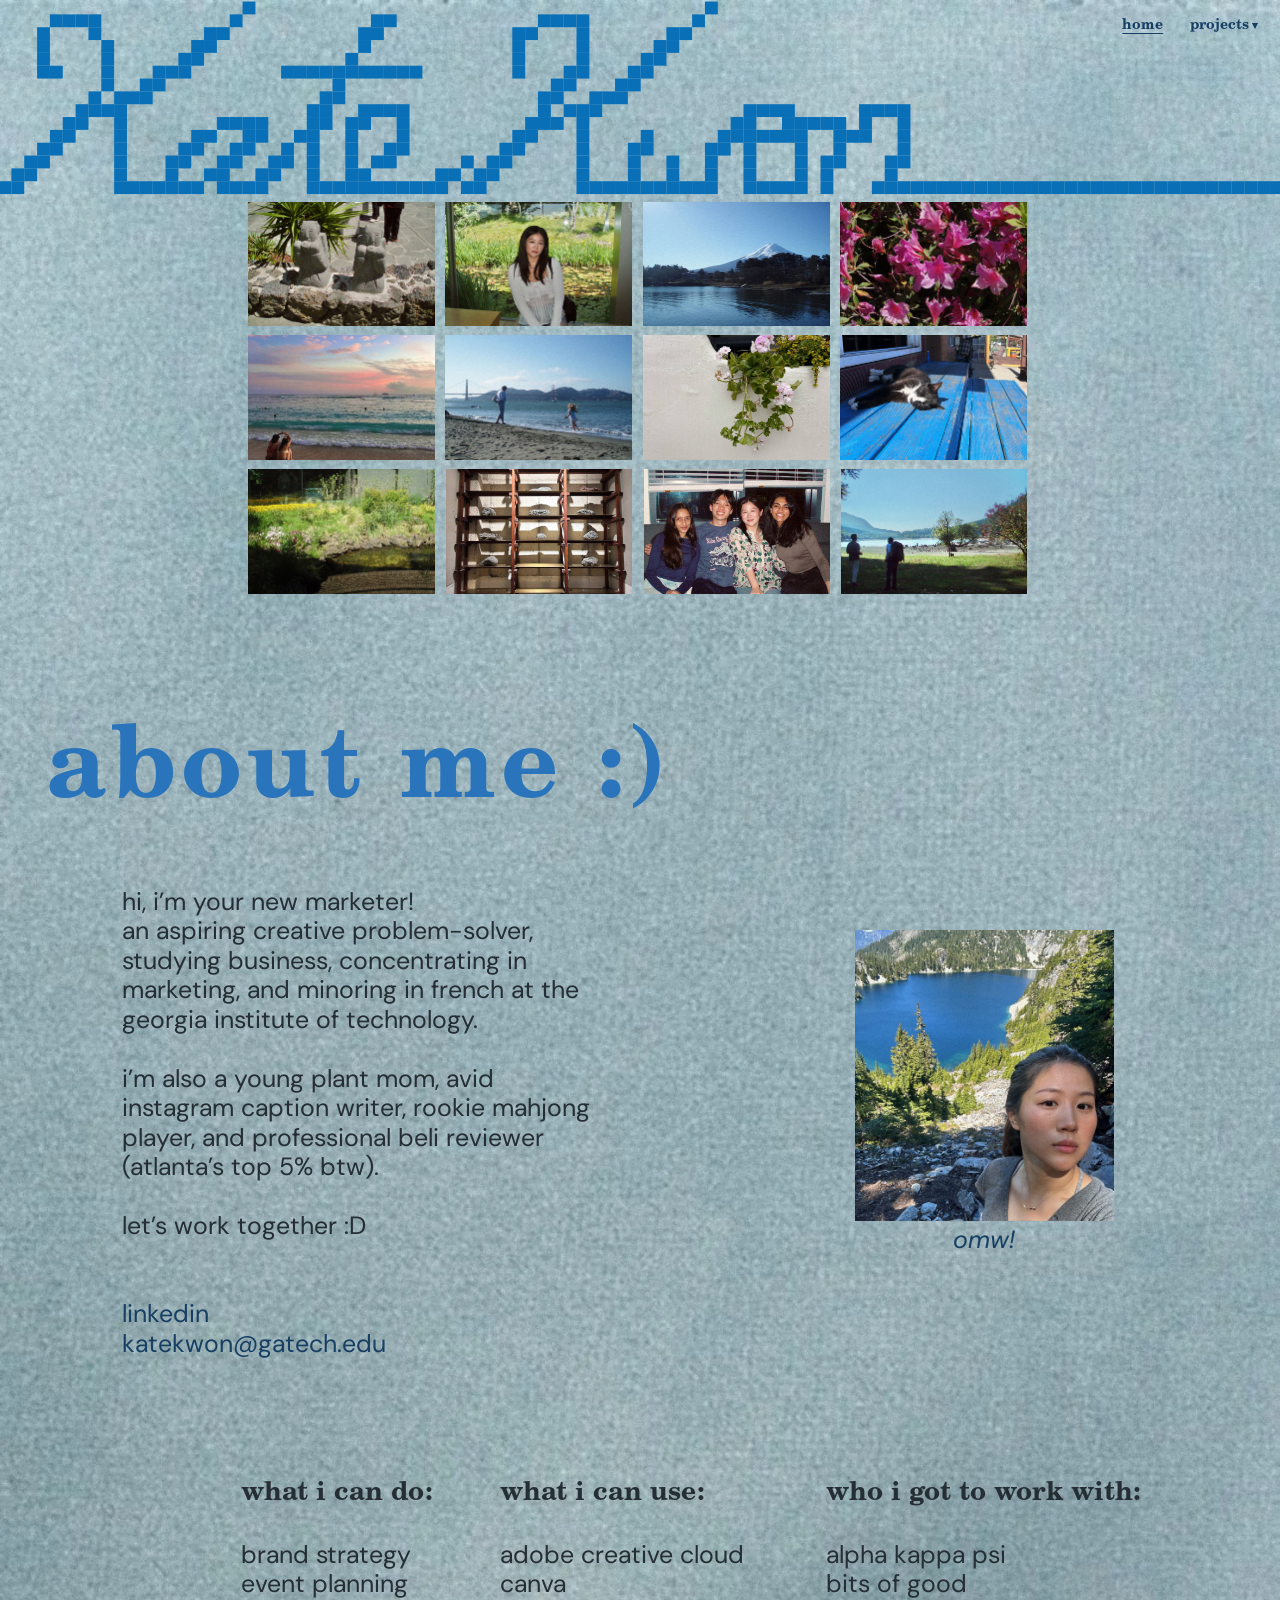
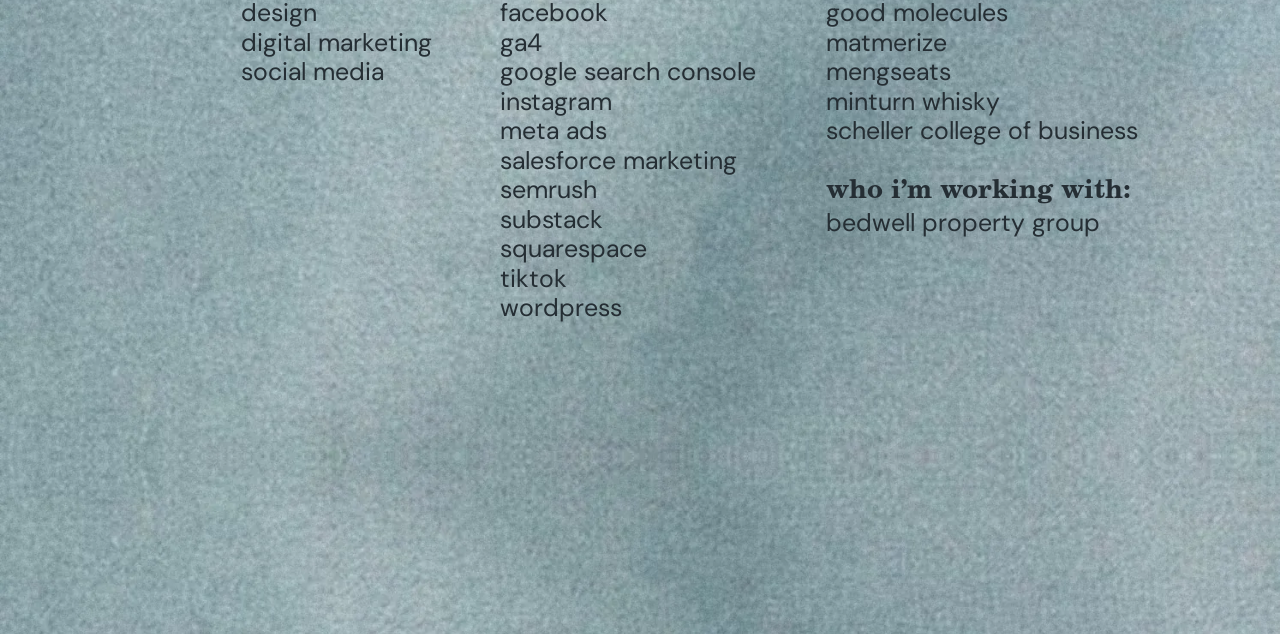
==== index.html @ 028de99d "Velvet background, seamless and scrolling with the page Enhanced the velvet photo (de-blocked, 3x up" ====
<!doctype html>
<html lang="en">
<head>
  <meta charset="utf-8">
  <meta name="viewport" content="width=device-width, initial-scale=1">
  <title>Kate Kwon</title>
  <meta name="description" content="kate kwon: an aspiring creative problem-solver, studying business, concentrating in marketing, and minoring in french at the georgia institute of technology.">
  <link rel="preconnect" href="https://fonts.googleapis.com">
  <link rel="preconnect" href="https://fonts.gstatic.com" crossorigin>
  <link rel="stylesheet" href="https://fonts.googleapis.com/css2?family=DM+Sans:ital,opsz,wght@0,9..40,300;0,9..40,400;1,9..40,400&display=swap">
  <link rel="stylesheet" href="css/style.css">
  <script>document.documentElement.classList.add("reveal")</script>
</head>
<body>
<a class="skip-link" href="#main">skip to content</a>

<nav class="site-nav" aria-label="Site">
  <button class="nav-toggle" type="button" aria-expanded="false" aria-controls="nav-list">menu</button>
  <ul id="nav-list">
    <li><a href="index.html" aria-current="page">home</a></li>
    <li class="has-menu">
      <button class="menu-btn" type="button" aria-expanded="false" aria-controls="projects-menu">projects</button>
      <ul id="projects-menu" class="submenu">
        <li><a href="projects.html#alpha-kappa-psi">alpha kappa psi</a></li>
        <li><a href="projects.html#bits-of-good">bits of good</a></li>
        <li><a href="projects.html#good-molecules">good molecules</a></li>
        <li><a href="projects.html#matmerize">matmerize</a></li>
        <li><a href="projects.html#mengseats">mengseats</a></li>
        <li><a href="projects.html#minturn-whisky">minturn whisky</a></li>
        <li><a href="projects.html#scheller-college-of-business">scheller college of business</a></li>
      </ul>
    </li>
  </ul>
</nav>

<main id="main">

<!-- ============ 1. home ============ -->
<section id="home">

  <div class="page page-hero">
    <div class="board" style="--h:768">
      <!-- Name_web.svg: Canva frame 1367.5x752.4, imageBox 1438.5x1025.2 at (-24.8,-20.8) -->
      <div class="el img hero-bg" style="--x:0;--y:0;--w:1367.5;--h:752.4">
        <img src="assets/name-web.svg" alt="Kate Kwon" style="--ix:-24.8;--iy:-20.8;--iw:1438.5;--ih:1025.2">
      </div>
      <div class="m-grid">
        <div class="el img" style="--x:264.8;--y:215.2;--w:199.6;--h:133.1"><img src="assets/img/home-01.jpg" alt="" loading="lazy" style="--iy:-8.3;--ih:149.7"></div>
        <div class="el img" style="--x:475.3;--y:215.2;--w:199.6;--h:133.1"><img src="assets/img/home-02.jpg" alt="" loading="lazy" style="--iy:-8.3;--ih:149.6"></div>
        <div class="el img" style="--x:685.9;--y:215.2;--w:199.6;--h:133.1"><img src="assets/img/home-03.jpg" alt="" loading="lazy" style="--iy:-13.3;--ih:159.7"></div>
        <div class="el img" style="--x:896.5;--y:215.2;--w:199.6;--h:133.1"><img src="assets/img/home-04.jpg" alt="" loading="lazy" style="--iy:-8.3;--ih:149.7"></div>
        <div class="el img" style="--x:264.8;--y:358.0;--w:199.2;--h:132.8"><img src="assets/img/home-05.jpg" alt="" loading="lazy" style="--iy:-8.3;--ih:149.3"></div>
        <div class="el img" style="--x:475.3;--y:358.0;--w:199.6;--h:133.1"><img src="assets/img/home-06.jpg" alt="" loading="lazy" style="--iy:-8.3;--ih:149.7"></div>
        <div class="el img" style="--x:685.9;--y:358.0;--w:199.6;--h:133.1"><img src="assets/img/home-07.jpg" alt="" loading="lazy" style="--iy:-8.3;--ih:149.7"></div>
        <div class="el img" style="--x:896.5;--y:358.0;--w:199.6;--h:133.1"><img src="assets/img/home-08.jpg" alt="" loading="lazy" style="--iy:-8.2;--ih:149.5"></div>
        <div class="el img" style="--x:264.8;--y:501.0;--w:199.2;--h:132.8"><img src="assets/img/home-09.jpg" alt="" loading="lazy" style="--iy:-8.2;--ih:149.2"></div>
        <div class="el img" style="--x:475.7;--y:501.0;--w:199.2;--h:132.8"><img src="assets/img/home-10.jpg" alt="" loading="lazy" style="--iy:-8.3;--ih:149.4"></div>
        <div class="el img" style="--x:686.9;--y:501.0;--w:198.6;--h:132.4"><img src="assets/img/home-11.jpg" alt="" loading="lazy" style="--ix:-20.2;--iy:-13.6;--iw:233.5;--ih:171.4"></div>
        <div class="el img" style="--x:897.5;--y:501.0;--w:198.6;--h:132.4"><img src="assets/img/home-12.jpg" alt="" loading="lazy" style="--iy:-8.3;--ih:148.9"></div>
      </div>
    </div>
  </div>

  <div class="page">
    <div class="board" style="--h:1616">
      <h1 class="el display" style="--x:49.2;--y:13.1;--w:1000">about me :)</h1>
      <p class="el t" style="--x:129.8;--y:178;--w:501.7">hi, i’m your new marketer!
an aspiring creative problem-solver,  studying business, concentrating in marketing, and minoring in french at the georgia institute of technology.

i’m also a young plant mom, avid instagram caption writer, rookie mahjong player, and professional beli reviewer (atlanta’s top 5% btw).

let’s work together :D


<a href="https://www.linkedin.com/in/kate-y-kwon" target="_blank" rel="noopener">linkedin</a>
<span style="color:var(--link)">katekwon@gatech.edu</span></p>
      <div class="el img m-center" style="--x:912.4;--y:224.5;--w:276.3;--h:309.8"><img src="assets/img/about-portrait.jpg" alt="Kate on a hike above an alpine lake" style="--ih:345.4"></div>
      <p class="el t caption" style="--x:1013.6;--y:539.3;--w:74">omw!</p>
      <p class="el t" style="--x:257.2;--y:808;--w:276.8"><span class="box-title">what i can do:</span>

brand strategy
event planning
design
digital marketing
social media</p>
      <p class="el t" style="--x:534.1;--y:808;--w:347.7"><span class="box-title">what i can use:</span>

adobe creative cloud
canva
facebook
ga4
google search console
instagram
meta ads
salesforce marketing
semrush
substack
squarespace
tiktok
wordpress</p>
      <p class="el t" style="--x:881.7;--y:808;--w:347.7"><span class="box-title">who i got to work with:</span>

<a href="projects.html#alpha-kappa-psi" class="quiet-link">alpha kappa psi</a>
<a href="projects.html#bits-of-good" class="quiet-link">bits of good</a>
<a href="projects.html#good-molecules" class="quiet-link">good molecules</a>
<a href="projects.html#matmerize" class="quiet-link">matmerize</a>
<a href="projects.html#mengseats" class="quiet-link">mengseats</a>
<a href="projects.html#minturn-whisky" class="quiet-link">minturn whisky</a>
<a href="projects.html#scheller-college-of-business" class="quiet-link">scheller college of business</a>

<span class="box-title">who i’m working with:</span>
bedwell property group</p>
    </div>
  </div>
</section>

</main>

<script src="js/main.js"></script>
</body>
</html>
---- css/style.css ----
/*
  Layout model: every Canva page is a 1366px-wide artboard. Elements carry their
  Canva geometry as unitless custom properties (--x, --y, --w, --h) and are
  scaled to the viewport with --u (one Canva pixel). Below 760px the artboard is
  dropped and elements flow in source order (see "Mobile" at the bottom).
*/

:root {
  --blue: #2974ba;
  --ink: #252e34;
  --card-fill: #edeced;
  --line: max(1px, calc(100vw / 1366));  /* hairline borders: 1 Canva px */
  --bg: #98b0b7;          /* velvet's average tone, for solid panels (menu) */
  --link: #163f63;        /* small blue text on the velvet (4.8:1); titles keep --blue */
  --font: "DM Sans", system-ui, -apple-system, "Segoe UI", sans-serif;
}

* { box-sizing: border-box; }

html { scroll-behavior: smooth; }

/* Velvet background (assets/velvet.webp): the photo plus its mirror image, so it
   repeats down the page without a seam. It scrolls with the page. */
body {
  margin: 0;
  background: var(--bg) url("../assets/velvet.webp") top center / 100% auto repeat-y;
  color: var(--ink);
  font-family: var(--font);
  -webkit-font-smoothing: antialiased;
}

a { color: var(--link); text-decoration: none; }

/* Highlighter yellow behind hovered links and selected text. */
a:hover { background: #e5ef4b; }
::selection { background: #e5ef4b; color: var(--ink); }

:focus-visible { outline: 2px solid var(--link); outline-offset: 3px; border-radius: 2px; }

.skip-link {
  position: absolute;
  left: 16px;
  top: -100px;
  z-index: 20;
  padding: 8px 14px;
  background: var(--bg);
  border: 1px solid var(--ink);
  border-radius: 999px;
}
.skip-link:focus { top: 12px; outline: none; }

/* ---------- Navigation ---------- */

.site-nav {
  position: fixed;
  inset: 0 0 auto 0;
  z-index: 10;
  container-type: inline-size;
  pointer-events: none;
}

.site-nav ul { margin: 0; padding: 0; list-style: none; }

#nav-list {
  --u: calc(100cqw / 1366);
  display: flex;
  justify-content: flex-end;
  gap: calc(28 * var(--u));
  padding: calc(14 * var(--u)) calc(24 * var(--u)) 0 0;
  pointer-events: auto;
}

.site-nav a,
.menu-btn {
  font: inherit;
  font-size: max(11px, calc(15 * var(--u)));
  color: var(--link);
  white-space: nowrap;
}

.menu-btn {
  padding: 0;
  border: 0;
  background: none;
  cursor: pointer;
}

.menu-btn::after { content: " ▾"; font-size: 0.8em; }

/* Current page (and "projects" while on a project page) is underlined. */
.site-nav [aria-current] {
  text-decoration: underline;
  text-decoration-thickness: max(1px, calc(1.5 * var(--u)));
  text-underline-offset: 0.3em;
}

/* "projects" dropdown */
.has-menu { position: relative; }

.site-nav .submenu {
  position: absolute;
  top: 100%;
  right: 0;
  min-width: max-content;
  visibility: hidden;
  opacity: 0;
  transform: translateY(calc(-6 * var(--u)));
  transition: opacity 140ms ease-out, transform 140ms ease-out, visibility 0s 140ms;
  margin-top: calc(8 * var(--u));
  padding: calc(10 * var(--u)) calc(16 * var(--u));
  background: var(--bg);
  border: var(--line) solid var(--ink);
  border-radius: calc(16 * var(--u));
  text-align: right;
}

/* Invisible bridge so the menu stays open while the pointer moves down to it. */
.submenu::before { content: ""; position: absolute; inset: calc(-10 * var(--u)) 0 100% 0; }

.submenu a { display: block; line-height: 1.9; }

.has-menu:hover .submenu,
.has-menu:focus-within .submenu,
.has-menu.open .submenu {
  visibility: visible;
  opacity: 1;
  transform: none;
  transition-delay: 0s;
}

@media (prefers-reduced-motion: reduce) {
  html { scroll-behavior: auto; }
  .site-nav .submenu, .project-index a { transition: none; }
  html.reveal .el { opacity: 1; transform: none; transition: none; }
}

.nav-toggle { display: none; }

/* Light-gray list of projects fixed on the right of the projects page;
   the project in view is blue. */
.project-index {
  --u: calc(100vw / 1366);
  position: fixed;
  top: 50%;
  right: calc(18 * var(--u));
  z-index: 5;
  transform: translateY(-50%);
}

.project-index ul {
  display: flex;
  flex-direction: column;
  gap: calc(10 * var(--u));
  max-width: calc(112 * var(--u));
  margin: 0;
  padding: 0;
  list-style: none;
  text-align: right;
}

.project-index a {
  display: block;
  font-size: max(11px, calc(13 * var(--u)));
  line-height: 1.25;
  color: rgba(37, 46, 52, 0.6);  /* ink at 60%: readable on the velvet, still quieter */
  transition: color 200ms ease-out;
}

.project-index a:hover { color: var(--ink); text-decoration: none; }
.project-index a[aria-current] { color: var(--link); }

/* Stitched project titles: cross-stitch cursive squares, built by tools/build_titles.py. */
.visually-hidden {
  position: absolute;
  width: 1px;
  height: 1px;
  overflow: hidden;
  clip-path: inset(50%);
  white-space: nowrap;
}

.stitch-line {
  height: calc(var(--h) * var(--u));
  overflow: visible;
  fill: rgb(9, 112, 184);
}
.stitch-narrow { display: none; }

.reveal .el.stitch-line { opacity: 1; transform: none; }
/* Project names in the home page list keep the body text style. */
.quiet-link { color: inherit; }

/* Elements fade up as they scroll into view (class set in <head> so nothing flashes). */
.reveal .el {
  opacity: 0;
  transform: translateY(16px);
  transition: opacity 600ms ease-out, transform 600ms ease-out;
}

.reveal .el.in { opacity: 1; transform: none; }

/* ---------- Artboard ---------- */

.page {
  container-type: inline-size;
  scroll-margin-top: 0;
}

.board {
  --u: calc(100cqw / 1366);
  position: relative;
  width: 100%;
  height: calc(var(--h) * var(--u));
  overflow: hidden;
}

.el {
  position: absolute;
  left: calc(var(--x) * var(--u));
  top: calc(var(--y) * var(--u));
  width: calc(var(--w) * var(--u));
  margin: 0;
}

/* ---------- Text ---------- */

.t {
  font-size: calc(26.667 * var(--u));
  line-height: 1.18;
  white-space: pre-line;
  overflow-wrap: break-word;
}

.t em, .card em { font-style: italic; }

.display {
  font-size: calc(106.666 * var(--u));
  line-height: 0.83;
  letter-spacing: 0.045em;
  color: var(--blue);
  font-weight: normal;
}

.title {
  font-size: calc(26.667 * var(--u));
  line-height: 1.11;
  color: var(--blue);
  text-align: center;
  font-weight: normal;
}

/* Headings: box titles ("background:", "my impact:", "what i can do:" …) and the
   project titles under each cover. Century Schoolbook Bold where installed,
   otherwise C059 Bold, a free metric-compatible clone served with the site. */
@font-face {
  font-family: "Schoolbook";
  font-weight: 700;
  font-display: swap;
  src: local("Century Schoolbook Bold"), local("CenturySchoolbook-Bold"),
       url("../assets/fonts/C059-Bold.woff2") format("woff2");
}

.box-title,
.title,
.display,
.site-nav a,
.menu-btn {
  font-family: "Schoolbook", "Century Schoolbook", Georgia, serif;
  font-weight: 700;
}

.box-title { font-size: 1.05em; }

/* Projects page type, sized like Somi's case studies (px at a 1366-wide window):
   16 card text, 20 card labels / sublines / stat lines, 30 headings, 50 statements. */
.project .t, .project .card { font-size: calc(16 * var(--u)); line-height: 1.25; }
.project .box-title { font-size: 1.25em; }
.project .card p { margin: 0; }

/* Case-study patterns (after somi.framer.website):
   - .trio: three cards in a row, label centred over left-aligned text
   - .arrow: thin downward arrow from a problem to its insight
   - .kicker: small centred label above a statement; .pull: very large centred statement
   - .pull-note: centred lead-in line; .lede + .subline: left-aligned heading and its subline
   - .stat-line: the key line inside a card, a step larger than its text */
.trio .box-title { display: block; text-align: center; }

.arrow {
  height: calc(var(--h) * var(--u));
  color: var(--ink);
  overflow: visible;
}

.project .kicker, .project .pull-note, .project .subline {
  font-size: calc(20 * var(--u));
  font-weight: 300;
  white-space: normal;
}
.kicker, .pull-note { text-align: center; }

.project .pull {
  font-size: calc(50 * var(--u));
  line-height: 1.2;
  text-align: center;
  white-space: normal;
}

.project .lede { font-size: calc(30 * var(--u)); line-height: 1.2; white-space: normal; }

.stat-line { font-size: 1.25em; line-height: 1.2; }

/* A text card beside tall images keeps its text at the bottom, as on Somi's Instagram card. */
.card.beside { display: flex; align-items: flex-end; }

/* Arrow with a label set into its stem ("the execution"). */
.arrow.labeled {
  display: flex;
  flex-direction: column;
  align-items: center;
  height: calc(var(--h) * var(--u));
}
.arrow.labeled .stem { flex: 1; width: var(--line); background: currentColor; }
.arrow.labeled .label {
  padding: calc(10 * var(--u)) 0;
  font-size: calc(20 * var(--u));
  font-weight: 300;
  white-space: nowrap;
}
.arrow.labeled svg { width: calc(19 * var(--u)); height: calc(50 * var(--u)); overflow: visible; }

/* Slide carousels: a strip of small slides with one shown large in the middle.
   The strip slides so the active slide stays centred (--i, set by JS). */
.carousel {
  --big: calc(600 * var(--u));
  --small: calc(150 * var(--u));
  --gap: calc(14 * var(--u));
  height: calc(var(--h) * var(--u));
  overflow: hidden;
  -webkit-mask-image: linear-gradient(90deg, transparent, #000 8%, #000 92%, transparent);
  mask-image: linear-gradient(90deg, transparent, #000 8%, #000 92%, transparent);
}

.carousel .track {
  position: absolute;
  top: 0;
  left: 50%;
  height: calc(var(--big) * 9 / 16);
  display: flex;
  align-items: center;
  gap: var(--gap);
  transform: translateX(calc(-1 * (var(--i) * (var(--small) + var(--gap)) + var(--big) / 2)));
  transition: transform 600ms cubic-bezier(.2, .7, .2, 1);
}

.carousel .slide {
  position: relative;
  flex: none;
  width: var(--small);
  aspect-ratio: 16 / 9;
  padding: 0;
  border: 0;
  border-radius: calc(12 * var(--u));
  overflow: hidden;
  background: #f2f2f2;
  cursor: pointer;
  transition: width 600ms cubic-bezier(.2, .7, .2, 1), border-radius 600ms;
}
.carousel .slide::after {
  content: "";
  position: absolute;
  inset: 0;
  border: var(--line) solid var(--ink);
  border-radius: inherit;
  pointer-events: none;
}
.carousel .slide[aria-current="true"] { width: var(--big); border-radius: calc(36 * var(--u)); cursor: default; }
.carousel .slide img { width: 100%; height: 100%; object-fit: cover; display: block; }

.carousel .controls {
  position: absolute;
  left: 0;
  right: 0;
  bottom: 0;
  display: flex;
  justify-content: center;
  align-items: center;
  gap: calc(28 * var(--u));
  font-size: calc(16 * var(--u));
  font-variant-numeric: tabular-nums;
}
.carousel .controls button {
  padding: calc(8 * var(--u)) 0;
  border: 0;
  background: none;
  color: var(--ink);
  cursor: pointer;
}
.carousel .controls svg { display: block; width: calc(60 * var(--u)); height: calc(12 * var(--u)); overflow: visible; }
.carousel .controls button:hover { background: #e5ef4b; }

@media (prefers-reduced-motion: reduce) {
  .carousel .track, .carousel .slide { transition: none; }
}

/* Indented list inside a card. */
.indent { display: block; padding-left: 1.2em; }

/* Video in an image frame (minturn website screen recording). */
.img video {
  position: absolute;
  inset: 0;
  width: 100%;
  height: 100%;
  object-fit: cover;
  object-position: left center;  /* when cropped to match the card beside it, crop from the right */
}

/* "background" and "role" boxes, outlined like the cards below them. */
.box {
  height: calc(var(--h) * var(--u));
  padding: calc(32 * var(--u));
  border: var(--line) solid var(--ink);
  border-radius: calc(36 * var(--u));
}

.caption {
  color: var(--link);
  font-style: italic;
  text-align: center;
}

/* ---------- Images ---------- */

/* Frame = Canva rect; the <img> inside reproduces Canva's imageBox crop. */
.img {
  height: calc(var(--h) * var(--u));
  overflow: hidden;
  background: repeating-linear-gradient(45deg, #f2f2f2 0 10px, #e6e6e6 10px 20px);
}

.img img {
  position: absolute;
  display: block;
  max-width: none;
  left: calc(var(--ix, 0) / var(--w) * 100%);
  top: calc(var(--iy, 0) / var(--h) * 100%);
  width: calc(var(--iw, var(--w)) / var(--w) * 100%);
  height: calc(var(--ih, var(--h)) / var(--h) * 100%);
}

.img.hero-bg { background: none; }

/* Project-page images sit in rounded frames (36px, as in the Canva SVG exports)
   with the same hairline ink border as the other outlines. Cover images stay square. */
.project .img:not(.cover):not(.svg) { border-radius: calc(36 * var(--u)); }
.project .img:not(.cover):not(.svg)::after {
  content: "";
  position: absolute;
  inset: 0;
  border: var(--line) solid var(--ink);
  border-radius: inherit;
  pointer-events: none;
}

/* SVG exports from Canva already include their own crop, corners and stroke. */
.img.svg { background: none; border-radius: 0 !important; }

/* matmerize's SVG exports have no stroke of their own, so draw the ink rim here. */
#matmerize .img.svg::after {
  content: "";
  position: absolute;
  inset: 0;
  border: var(--line) solid var(--ink);
  border-radius: calc(36 * var(--u));
  pointer-events: none;
}

/* Rounded outline drawn around a group of images. */
.outline {
  height: calc(var(--h) * var(--u));
  border: var(--line) solid var(--ink);
  border-radius: calc(var(--r, 36) * var(--u));
  pointer-events: none;
}

/* ---------- Cards ---------- */

.card {
  height: calc(var(--h) * var(--u));
  padding: calc(32 * var(--u));
  border: var(--line) solid var(--ink);
  border-radius: calc(36 * var(--u));
  font-size: calc(26.667 * var(--u));
  line-height: 1;
  white-space: pre-line;
}


/* ---------- Mobile ---------- */

@media (max-width: 760px) {
  .site-nav { position: sticky; top: 0; background: rgba(152, 176, 183, 0.94); -webkit-backdrop-filter: blur(6px); backdrop-filter: blur(6px); container-type: normal; }
  .nav-toggle {
    display: block;
    margin-left: auto;
    padding: 12px 16px;
    border: 0;
    background: none;
    color: var(--link);
    font: inherit;
    font-size: 15px;
    pointer-events: auto;
  }
  #nav-list {
    display: none;
    flex-direction: column;
    gap: 0;
    padding: 0 16px 12px;
    text-align: right;
  }
  .site-nav.open #nav-list { display: flex; }
  .site-nav a, .menu-btn { font-size: 16px; line-height: 2.2; }
  .menu-btn::after { content: ""; }
  /* Inside the mobile menu the project list is always shown, indented under "projects". */
  .project-index { display: none; }
  /* Phones: one wrapped title, pulled up so it overlaps the bottom of the cover. */
  .stitch-wide { display: none; }
  .el.stitch-narrow {
    display: block;
    width: min(100%, calc(var(--w) * 0.75px));
    height: auto;
    margin-top: -28px;
    position: relative;
    z-index: 1;
  }
  .title.stitch { margin: 0; }
  section.project { scroll-margin-top: 48px; }

  .site-nav .submenu {
    position: static;
    visibility: visible;
    opacity: 1;
    transform: none;
    margin: 0;
    padding: 0 12px 0 0;
    border: 0;
  }
  .submenu a { line-height: 2; font-size: 15px; }

  .board {
    --u: 1px;
    height: auto;
    display: flex;
    flex-direction: column;
    gap: 20px;
    padding: 24px 16px 56px;
    overflow: visible;
  }

  .el { position: relative; left: auto; top: auto; width: 100%; }

  .t, .card, .title { font-size: 17px; }
  .project .t, .project .card { font-size: 15px; }
  .project .kicker, .project .pull-note, .project .subline { font-size: 17px; }
  .project .lede { font-size: 22px; }
  .project .pull { font-size: 26px; }
  .el.arrow { width: 19px; height: 64px; align-self: center; }
  .el.arrow.labeled { width: auto; height: 130px; }
  .arrow.labeled .label { font-size: 17px; }
  .arrow.labeled svg { width: 19px; height: 40px; }
  .el.carousel { --big: 78vw; --small: 20vw; --gap: 8px; height: calc(78vw * 9 / 16 + 56px); }
  .carousel .controls { font-size: 15px; }
  .carousel .slide { border-radius: 8px; }
  .carousel .slide[aria-current="true"] { border-radius: 18px; }
  .carousel .controls svg { width: 44px; height: 12px; }
  .display { font-size: 52px; }

  .img, .outline { height: auto; aspect-ratio: var(--w) / var(--h); }
  .project .img::after, .outline, .card, .box { border-width: 1px; }

  .card, .box { height: auto; padding: 22px; border-radius: 24px; }
  .card { line-height: 1.15; }

  .outline { display: none; }

  /* Rows of small images become a two-column grid. */
  .m-grid { display: grid; grid-template-columns: repeat(2, 1fr); gap: 10px; }
  .m-grid > .el { width: 100%; }

  .m-center { align-self: center; width: min(100%, 320px); }

  /* Home hero: signature stays full width, photo grid below it. */
  .page-hero .board { padding: 0 0 24px; gap: 0; }
  /* Crop the frame to the signature band (~215 Canva px tall) and keep the SVG's own aspect. */
  .page-hero .hero-bg { aspect-ratio: 1367.5 / 215; }
  .page-hero .hero-bg img { height: auto; top: calc(-20.8 / 215 * 100%); }
  .page-hero .m-grid { padding: 0 16px; }
}
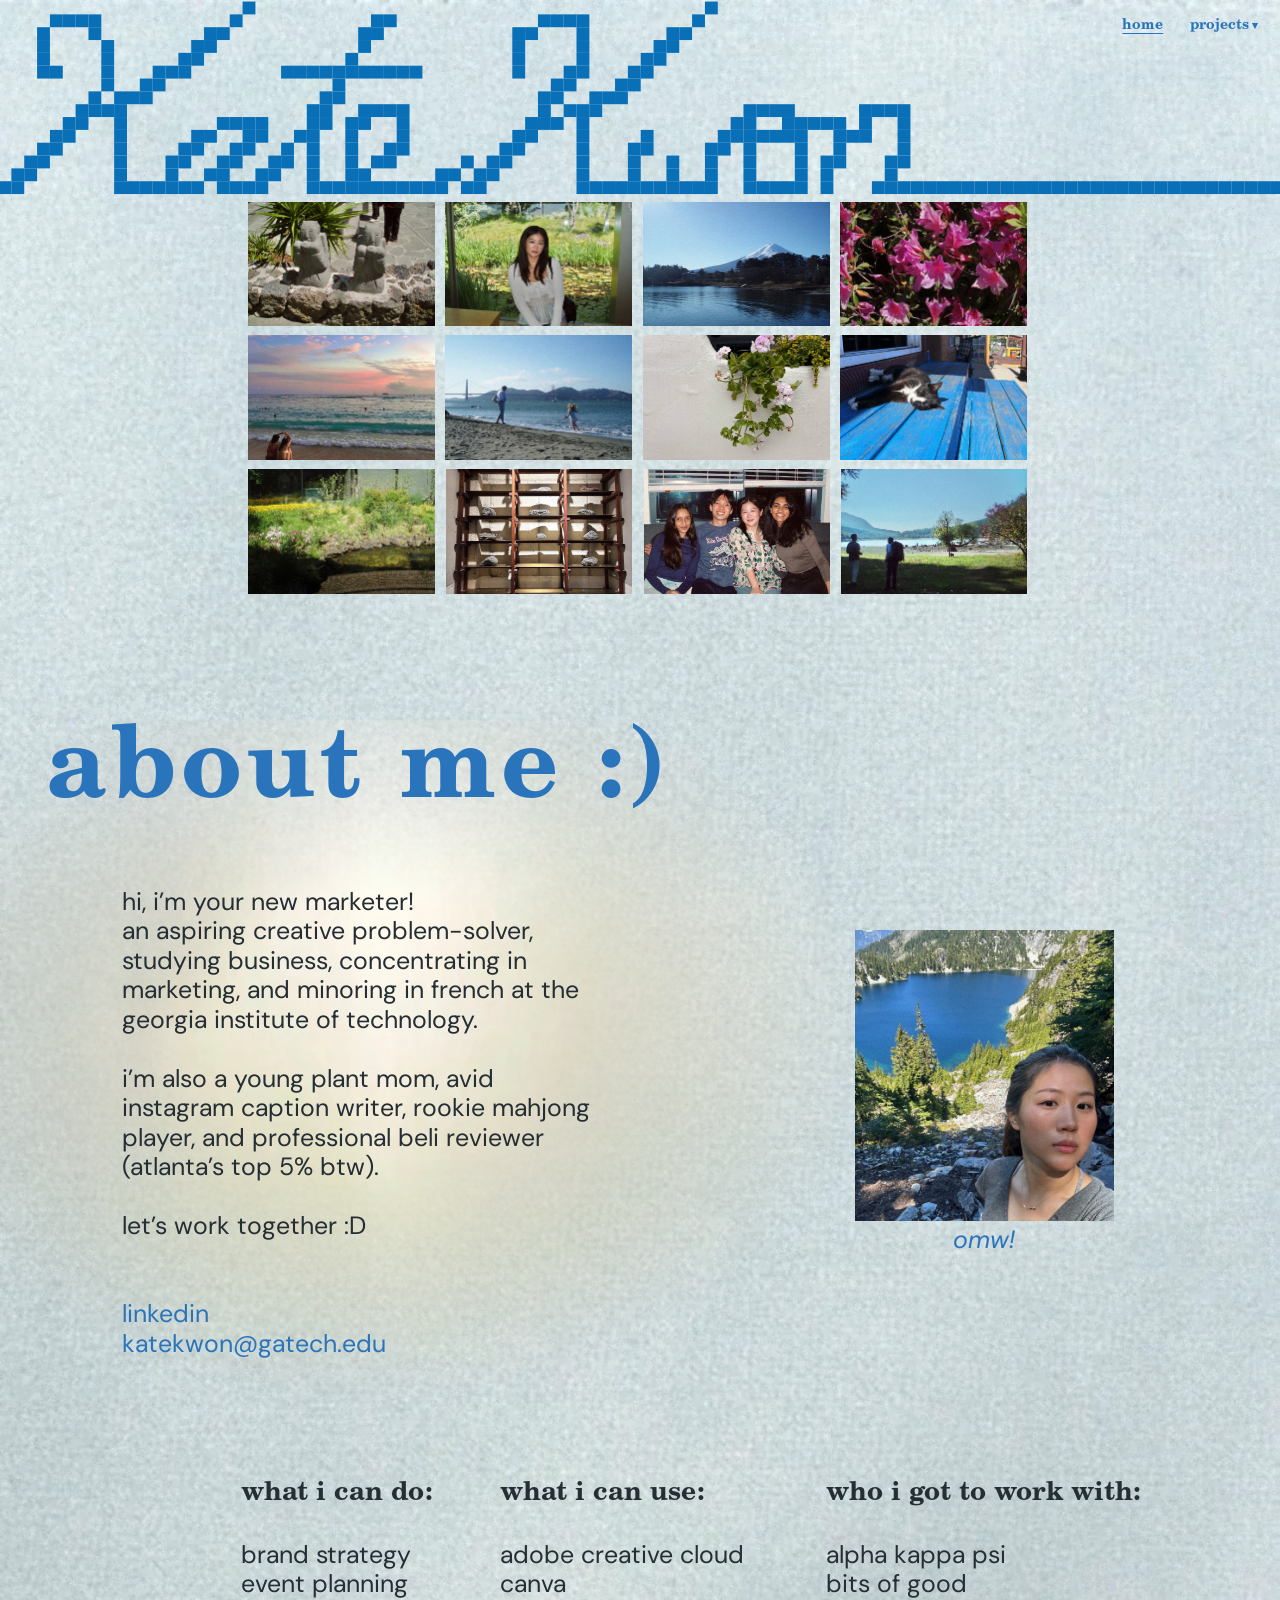
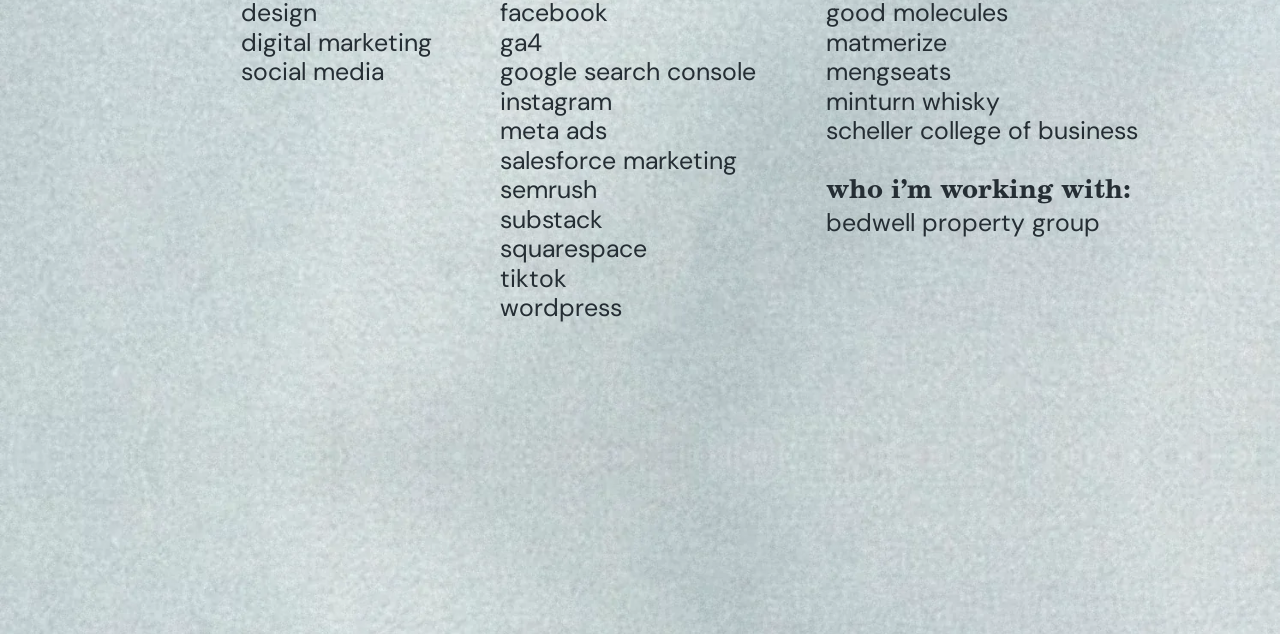
==== commit fa18efec: "Radial glow highlights; square carousel slides Restored the soft-light photo (de-blocked, 2x upscale" ====
--- a/index.html
+++ b/index.html
@@ -63,6 +63,7 @@
 
   <div class="page">
     <div class="board" style="--h:1616">
+      <div class="el glow" style="--x:-125;--y:-70;--w:1050;--h:800;--fy:30%" aria-hidden="true"></div>
       <h1 class="el display" style="--x:49.2;--y:13.1;--w:1000">about me :)</h1>
       <p class="el t" style="--x:129.8;--y:178;--w:501.7">hi, i’m your new marketer!
 an aspiring creative problem-solver,  studying business, concentrating in marketing, and minoring in french at the georgia institute of technology.
--- a/css/style.css
+++ b/css/style.css
@@ -10,8 +10,8 @@
   --ink: #252e34;
   --card-fill: #edeced;
   --line: max(1px, calc(100vw / 1366));  /* hairline borders: 1 Canva px */
-  --bg: #98b0b7;          /* velvet's average tone, for solid panels (menu) */
-  --link: #163f63;        /* small blue text on the velvet (4.8:1); titles keep --blue */
+  --bg: #d6dfe1;          /* velvet's average tone, for solid panels (menu) */
+  --link: var(--blue);
   --font: "DM Sans", system-ui, -apple-system, "Segoe UI", sans-serif;
 }
 
@@ -162,7 +162,7 @@
   display: block;
   font-size: max(11px, calc(13 * var(--u)));
   line-height: 1.25;
-  color: rgba(37, 46, 52, 0.6);  /* ink at 60%: readable on the velvet, still quieter */
+  color: #7b878d;
   transition: color 200ms ease-out;
 }
 
@@ -312,6 +312,17 @@
 /* A text card beside tall images keeps its text at the bottom, as on Somi's Instagram card. */
 .card.beside { display: flex; align-items: flex-end; }
 
+/* Glow highlights: the soft-light photo (assets/glow.webp) faded out radially behind
+   key moments. Each .glow sits right before the element it highlights. */
+.glow {
+  height: calc(var(--h) * var(--u));
+  z-index: -1;
+  pointer-events: none;
+  background: url("../assets/glow.webp") center var(--fy, 30%) / cover no-repeat;
+  -webkit-mask-image: radial-gradient(closest-side, #000 35%, rgba(0, 0, 0, 0.55) 62%, transparent 100%);
+  mask-image: radial-gradient(closest-side, #000 35%, rgba(0, 0, 0, 0.55) 62%, transparent 100%);
+}
+
 /* Arrow with a label set into its stem ("the execution"). */
 .arrow.labeled {
   display: flex;
@@ -359,11 +370,11 @@
   aspect-ratio: 16 / 9;
   padding: 0;
   border: 0;
-  border-radius: calc(12 * var(--u));
+  border-radius: 0;
   overflow: hidden;
   background: #f2f2f2;
   cursor: pointer;
-  transition: width 600ms cubic-bezier(.2, .7, .2, 1), border-radius 600ms;
+  transition: width 600ms cubic-bezier(.2, .7, .2, 1);
 }
 .carousel .slide::after {
   content: "";
@@ -373,7 +384,7 @@
   border-radius: inherit;
   pointer-events: none;
 }
-.carousel .slide[aria-current="true"] { width: var(--big); border-radius: calc(36 * var(--u)); cursor: default; }
+.carousel .slide[aria-current="true"] { width: var(--big); cursor: default; }
 .carousel .slide img { width: 100%; height: 100%; object-fit: cover; display: block; }
 
 .carousel .controls {
@@ -499,7 +510,7 @@
 /* ---------- Mobile ---------- */
 
 @media (max-width: 760px) {
-  .site-nav { position: sticky; top: 0; background: rgba(152, 176, 183, 0.94); -webkit-backdrop-filter: blur(6px); backdrop-filter: blur(6px); container-type: normal; }
+  .site-nav { position: sticky; top: 0; background: rgba(214, 223, 225, 0.94); -webkit-backdrop-filter: blur(6px); backdrop-filter: blur(6px); container-type: normal; }
   .nav-toggle {
     display: block;
     margin-left: auto;
@@ -522,7 +533,7 @@
   .site-nav a, .menu-btn { font-size: 16px; line-height: 2.2; }
   .menu-btn::after { content: ""; }
   /* Inside the mobile menu the project list is always shown, indented under "projects". */
-  .project-index { display: none; }
+  .project-index, .glow { display: none; }
   /* Phones: one wrapped title, pulled up so it overlaps the bottom of the cover. */
   .stitch-wide { display: none; }
   .el.stitch-narrow {
@@ -570,8 +581,6 @@
   .arrow.labeled svg { width: 19px; height: 40px; }
   .el.carousel { --big: 78vw; --small: 20vw; --gap: 8px; height: calc(78vw * 9 / 16 + 56px); }
   .carousel .controls { font-size: 15px; }
-  .carousel .slide { border-radius: 8px; }
-  .carousel .slide[aria-current="true"] { border-radius: 18px; }
   .carousel .controls svg { width: 44px; height: 12px; }
   .display { font-size: 52px; }
 
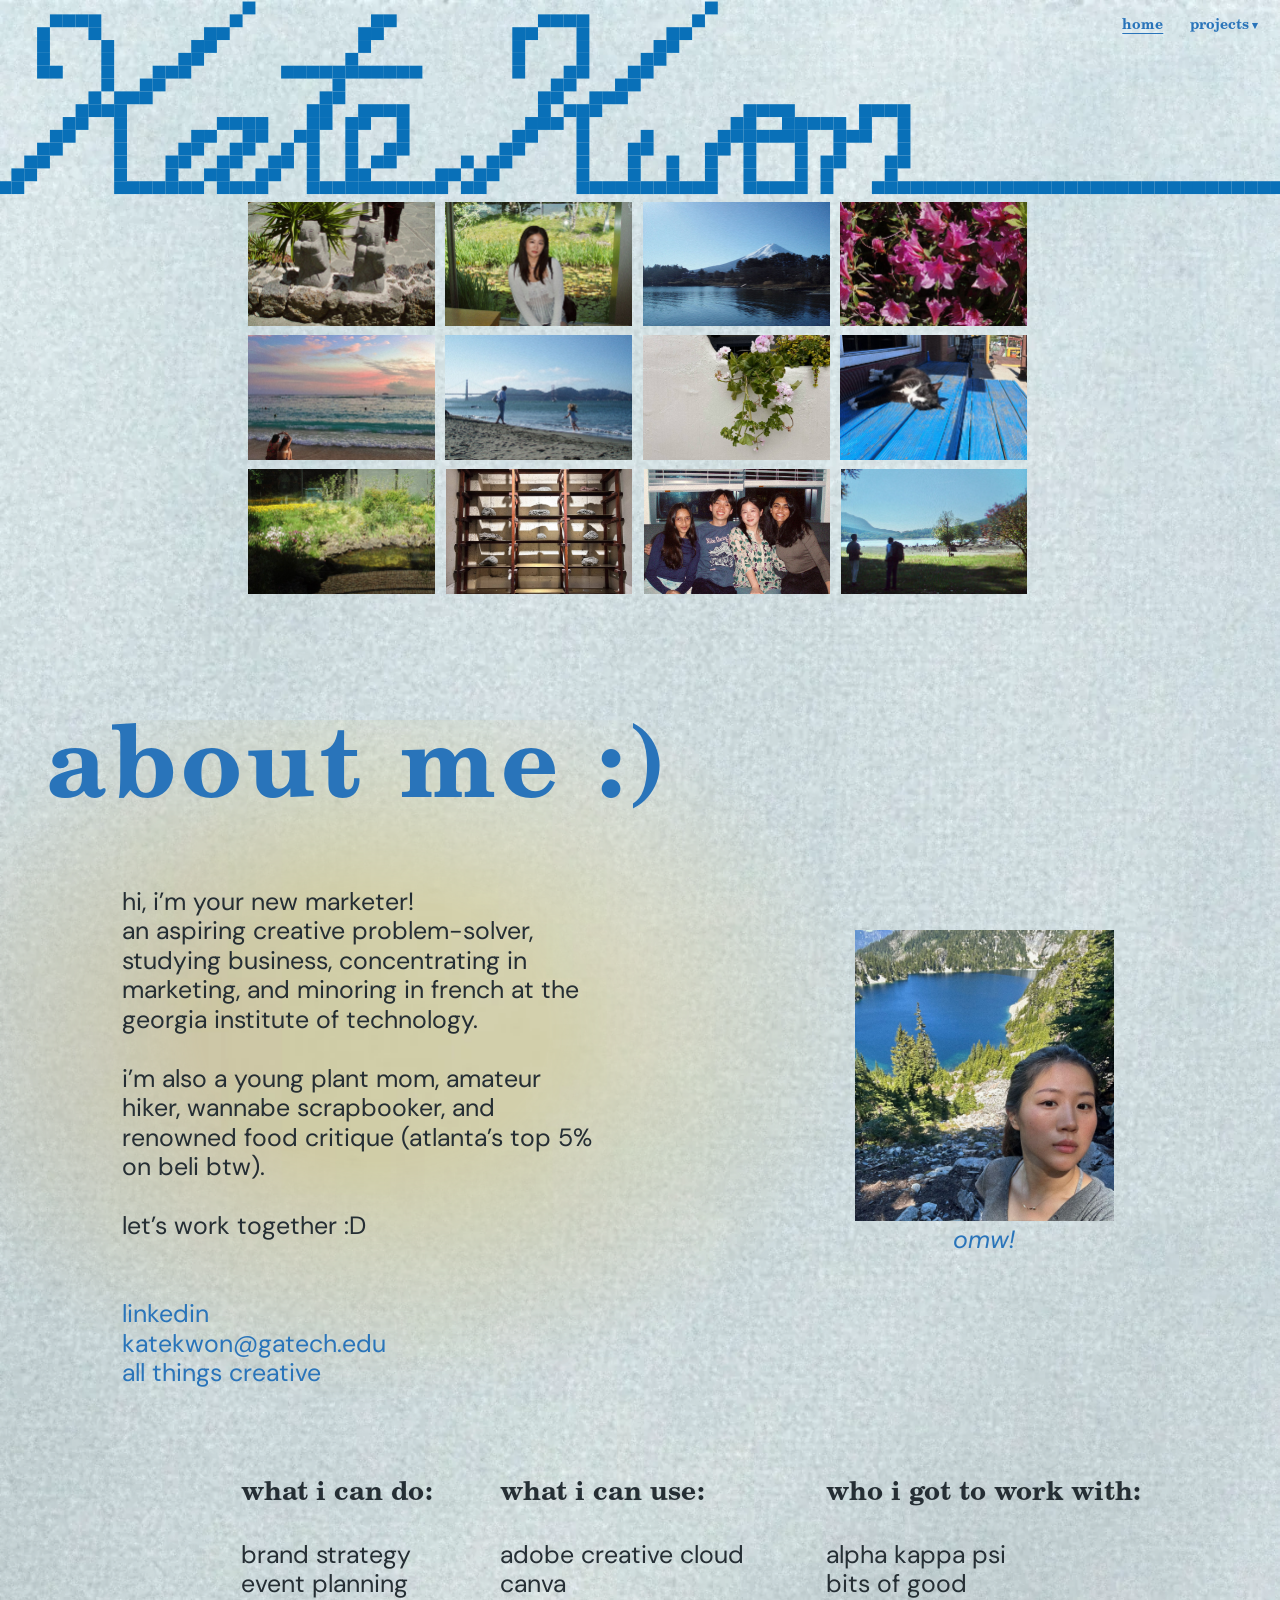
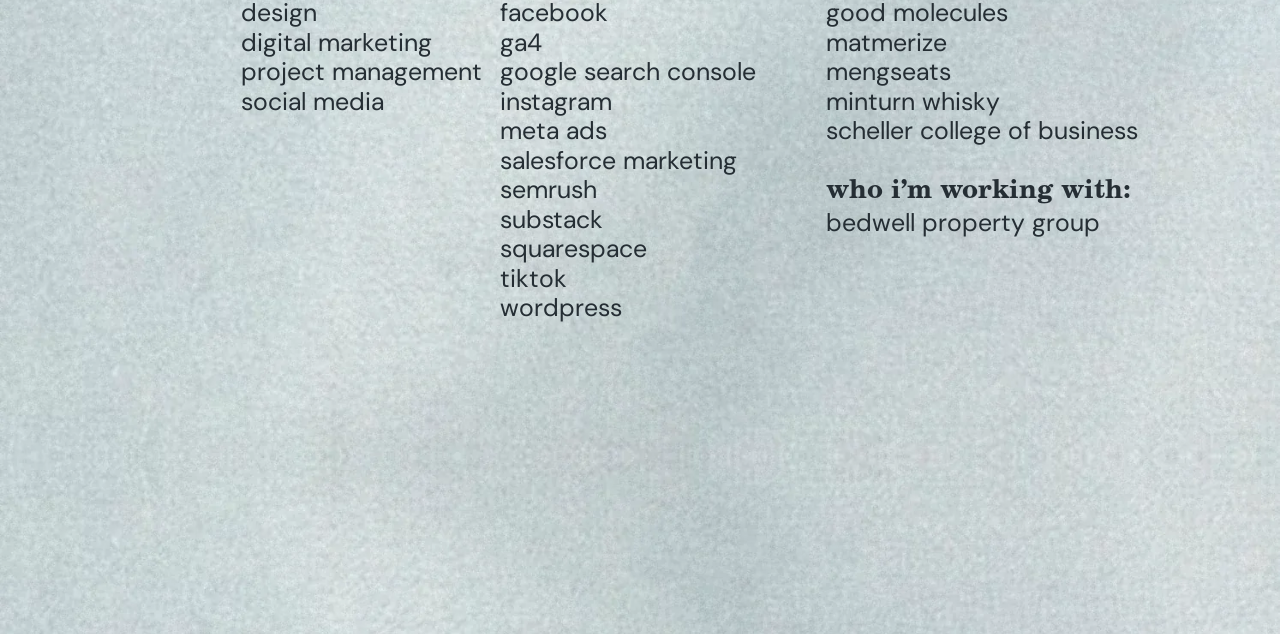
==== commit 3fa88228: "Vary glow colours; about-me copy and creative link; borderless carousel slides Each glow uses a diff" ====
--- a/index.html
+++ b/index.html
@@ -63,18 +63,19 @@
 
   <div class="page">
     <div class="board" style="--h:1616">
-      <div class="el glow" style="--x:-125;--y:-70;--w:1050;--h:800;--fy:30%" aria-hidden="true"></div>
+      <div class="el glow" style="--x:-125;--y:-70;--w:1050;--h:800;--fx:18%;--fy:62%;--zoom:1.8" aria-hidden="true"></div>
       <h1 class="el display" style="--x:49.2;--y:13.1;--w:1000">about me :)</h1>
       <p class="el t" style="--x:129.8;--y:178;--w:501.7">hi, i’m your new marketer!
 an aspiring creative problem-solver,  studying business, concentrating in marketing, and minoring in french at the georgia institute of technology.
 
-i’m also a young plant mom, avid instagram caption writer, rookie mahjong player, and professional beli reviewer (atlanta’s top 5% btw).
+i’m also a young plant mom, amateur hiker, wannabe scrapbooker, and renowned food critique (atlanta’s top 5% on beli btw).
 
 let’s work together :D
 
 
 <a href="https://www.linkedin.com/in/kate-y-kwon" target="_blank" rel="noopener">linkedin</a>
-<span style="color:var(--link)">katekwon@gatech.edu</span></p>
+<span style="color:var(--link)">katekwon@gatech.edu</span>
+<a href="https://www.instagram.com/kvvonyh/" target="_blank" rel="noopener">all things creative</a></p>
       <div class="el img m-center" style="--x:912.4;--y:224.5;--w:276.3;--h:309.8"><img src="assets/img/about-portrait.jpg" alt="Kate on a hike above an alpine lake" style="--ih:345.4"></div>
       <p class="el t caption" style="--x:1013.6;--y:539.3;--w:74">omw!</p>
       <p class="el t" style="--x:257.2;--y:808;--w:276.8"><span class="box-title">what i can do:</span>
@@ -83,6 +84,7 @@
 event planning
 design
 digital marketing
+project management
 social media</p>
       <p class="el t" style="--x:534.1;--y:808;--w:347.7"><span class="box-title">what i can use:</span>
 
--- a/css/style.css
+++ b/css/style.css
@@ -318,7 +318,9 @@
   height: calc(var(--h) * var(--u));
   z-index: -1;
   pointer-events: none;
-  background: url("../assets/glow.webp") center var(--fy, 30%) / cover no-repeat;
+  /* --fx/--fy pick which part of the photo shows (its colours vary top to bottom);
+     --zoom enlarges it so one colour fills the glow. */
+  background: url("../assets/glow.webp") var(--fx, 50%) var(--fy, 30%) / calc(var(--zoom, 1) * 100%) auto no-repeat;
   -webkit-mask-image: radial-gradient(closest-side, #000 35%, rgba(0, 0, 0, 0.55) 62%, transparent 100%);
   mask-image: radial-gradient(closest-side, #000 35%, rgba(0, 0, 0, 0.55) 62%, transparent 100%);
 }
@@ -375,14 +377,6 @@
   background: #f2f2f2;
   cursor: pointer;
   transition: width 600ms cubic-bezier(.2, .7, .2, 1);
-}
-.carousel .slide::after {
-  content: "";
-  position: absolute;
-  inset: 0;
-  border: var(--line) solid var(--ink);
-  border-radius: inherit;
-  pointer-events: none;
 }
 .carousel .slide[aria-current="true"] { width: var(--big); cursor: default; }
 .carousel .slide img { width: 100%; height: 100%; object-fit: cover; display: block; }
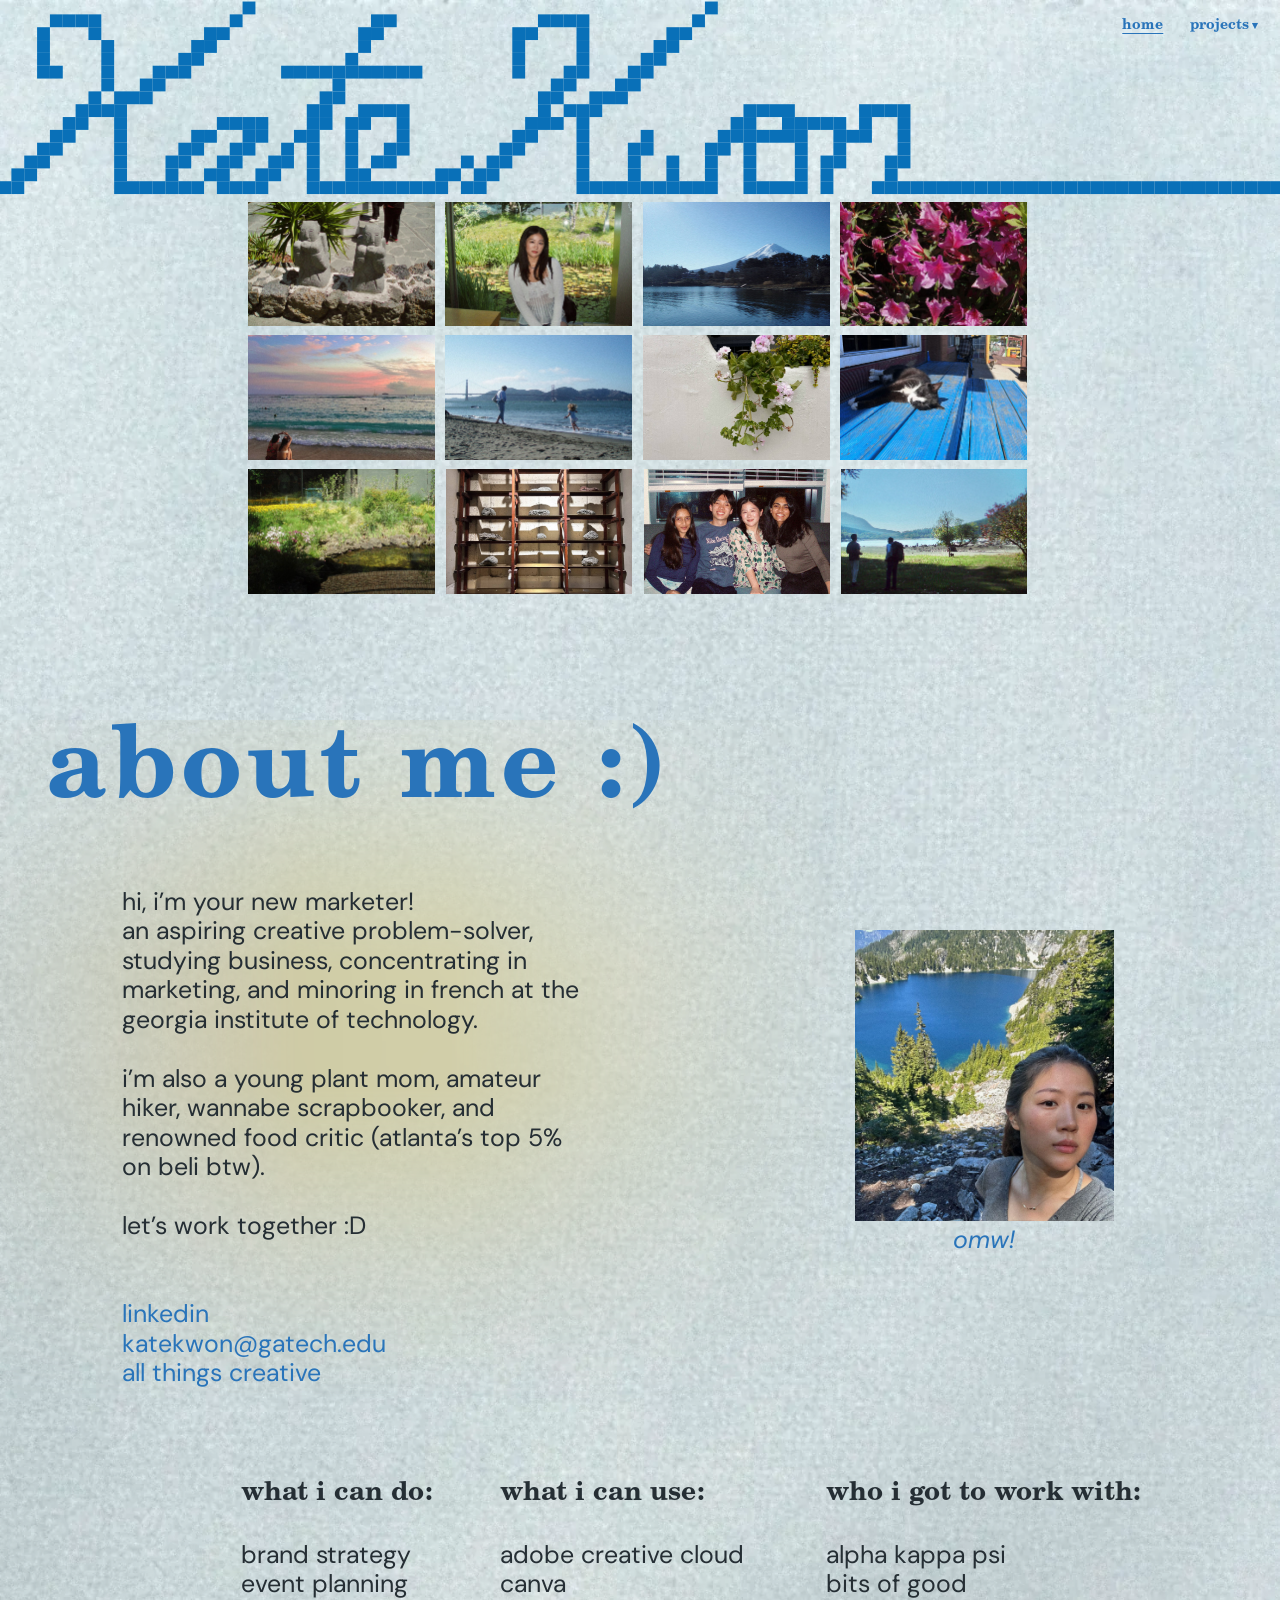
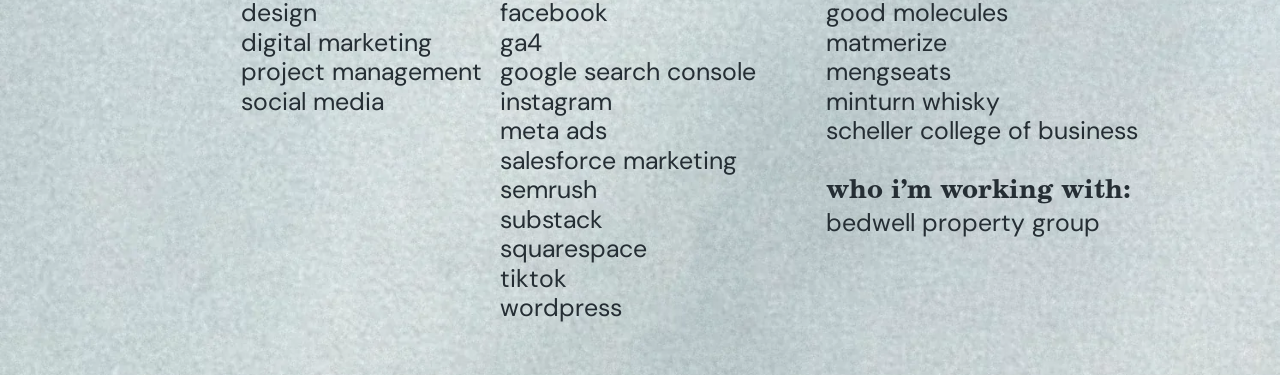
==== commit 7c6887e3: "Softer square glows; home bottom link and spacing; matching arrow stem Glows fade with two crossed l" ====
--- a/index.html
+++ b/index.html
@@ -62,13 +62,13 @@
   </div>
 
   <div class="page">
-    <div class="board" style="--h:1616">
+    <div class="board" style="--h:1340">
       <div class="el glow" style="--x:-125;--y:-70;--w:1050;--h:800;--fx:18%;--fy:62%;--zoom:1.8" aria-hidden="true"></div>
       <h1 class="el display" style="--x:49.2;--y:13.1;--w:1000">about me :)</h1>
       <p class="el t" style="--x:129.8;--y:178;--w:501.7">hi, i’m your new marketer!
 an aspiring creative problem-solver,  studying business, concentrating in marketing, and minoring in french at the georgia institute of technology.
 
-i’m also a young plant mom, amateur hiker, wannabe scrapbooker, and renowned food critique (atlanta’s top 5% on beli btw).
+i’m also a young plant mom, amateur hiker, wannabe scrapbooker, and renowned food critic (atlanta’s top 5% on beli btw).
 
 let’s work together :D
 
@@ -113,6 +113,7 @@
 
 <span class="box-title">who i’m working with:</span>
 bedwell property group</p>
+      <p class="el next-page" style="--x:1000;--y:1252;--w:330"><a href="projects.html">projects <svg viewBox="0 0 60 12" aria-hidden="true"><path d="M0 6h59M53 0.5 59 6l-6 5.5" fill="none" stroke="currentColor" vector-effect="non-scaling-stroke"/></svg></a></p>
     </div>
   </div>
 </section>
--- a/css/style.css
+++ b/css/style.css
@@ -321,8 +321,14 @@
   /* --fx/--fy pick which part of the photo shows (its colours vary top to bottom);
      --zoom enlarges it so one colour fills the glow. */
   background: url("../assets/glow.webp") var(--fx, 50%) var(--fy, 30%) / calc(var(--zoom, 1) * 100%) auto no-repeat;
-  -webkit-mask-image: radial-gradient(closest-side, #000 35%, rgba(0, 0, 0, 0.55) 62%, transparent 100%);
-  mask-image: radial-gradient(closest-side, #000 35%, rgba(0, 0, 0, 0.55) 62%, transparent 100%);
+  /* A soft, squarish fade: two long linear fades (across and down) multiplied
+     together, then blurred, so there is no visible edge or oval. */
+  --fade: transparent, rgba(0, 0, 0, 0.35) 18%, #000 42%, #000 58%, rgba(0, 0, 0, 0.35) 82%, transparent;
+  -webkit-mask-image: linear-gradient(90deg, var(--fade)), linear-gradient(180deg, var(--fade));
+  -webkit-mask-composite: source-in;
+  mask-image: linear-gradient(90deg, var(--fade)), linear-gradient(180deg, var(--fade));
+  mask-composite: intersect;
+  filter: blur(calc(28 * var(--u)));
 }
 
 /* Arrow with a label set into its stem ("the execution"). */
@@ -332,7 +338,7 @@
   align-items: center;
   height: calc(var(--h) * var(--u));
 }
-.arrow.labeled .stem { flex: 1; width: var(--line); background: currentColor; }
+.arrow.labeled .stem { flex: 1; width: calc(19 * var(--u)); overflow: visible; }
 .arrow.labeled .label {
   padding: calc(10 * var(--u)) 0;
   font-size: calc(20 * var(--u));
@@ -406,6 +412,18 @@
 @media (prefers-reduced-motion: reduce) {
   .carousel .track, .carousel .slide { transition: none; }
 }
+
+/* Home: link to the projects page in the bottom-right corner. */
+.next-page {
+  display: flex;
+  align-items: center;
+  justify-content: flex-end;
+  gap: calc(14 * var(--u));
+  font-size: calc(26.667 * var(--u));
+  color: var(--ink);
+}
+.next-page a { color: var(--ink); display: inline-flex; align-items: center; gap: calc(14 * var(--u)); padding: 0 calc(4 * var(--u)); }
+.next-page svg { width: calc(60 * var(--u)); height: calc(12 * var(--u)); overflow: visible; }
 
 /* Indented list inside a card. */
 .indent { display: block; padding-left: 1.2em; }
@@ -528,6 +546,8 @@
   .menu-btn::after { content: ""; }
   /* Inside the mobile menu the project list is always shown, indented under "projects". */
   .project-index, .glow { display: none; }
+  .next-page { font-size: 17px; }
+  .next-page svg { width: 44px; }
   /* Phones: one wrapped title, pulled up so it overlaps the bottom of the cover. */
   .stitch-wide { display: none; }
   .el.stitch-narrow {
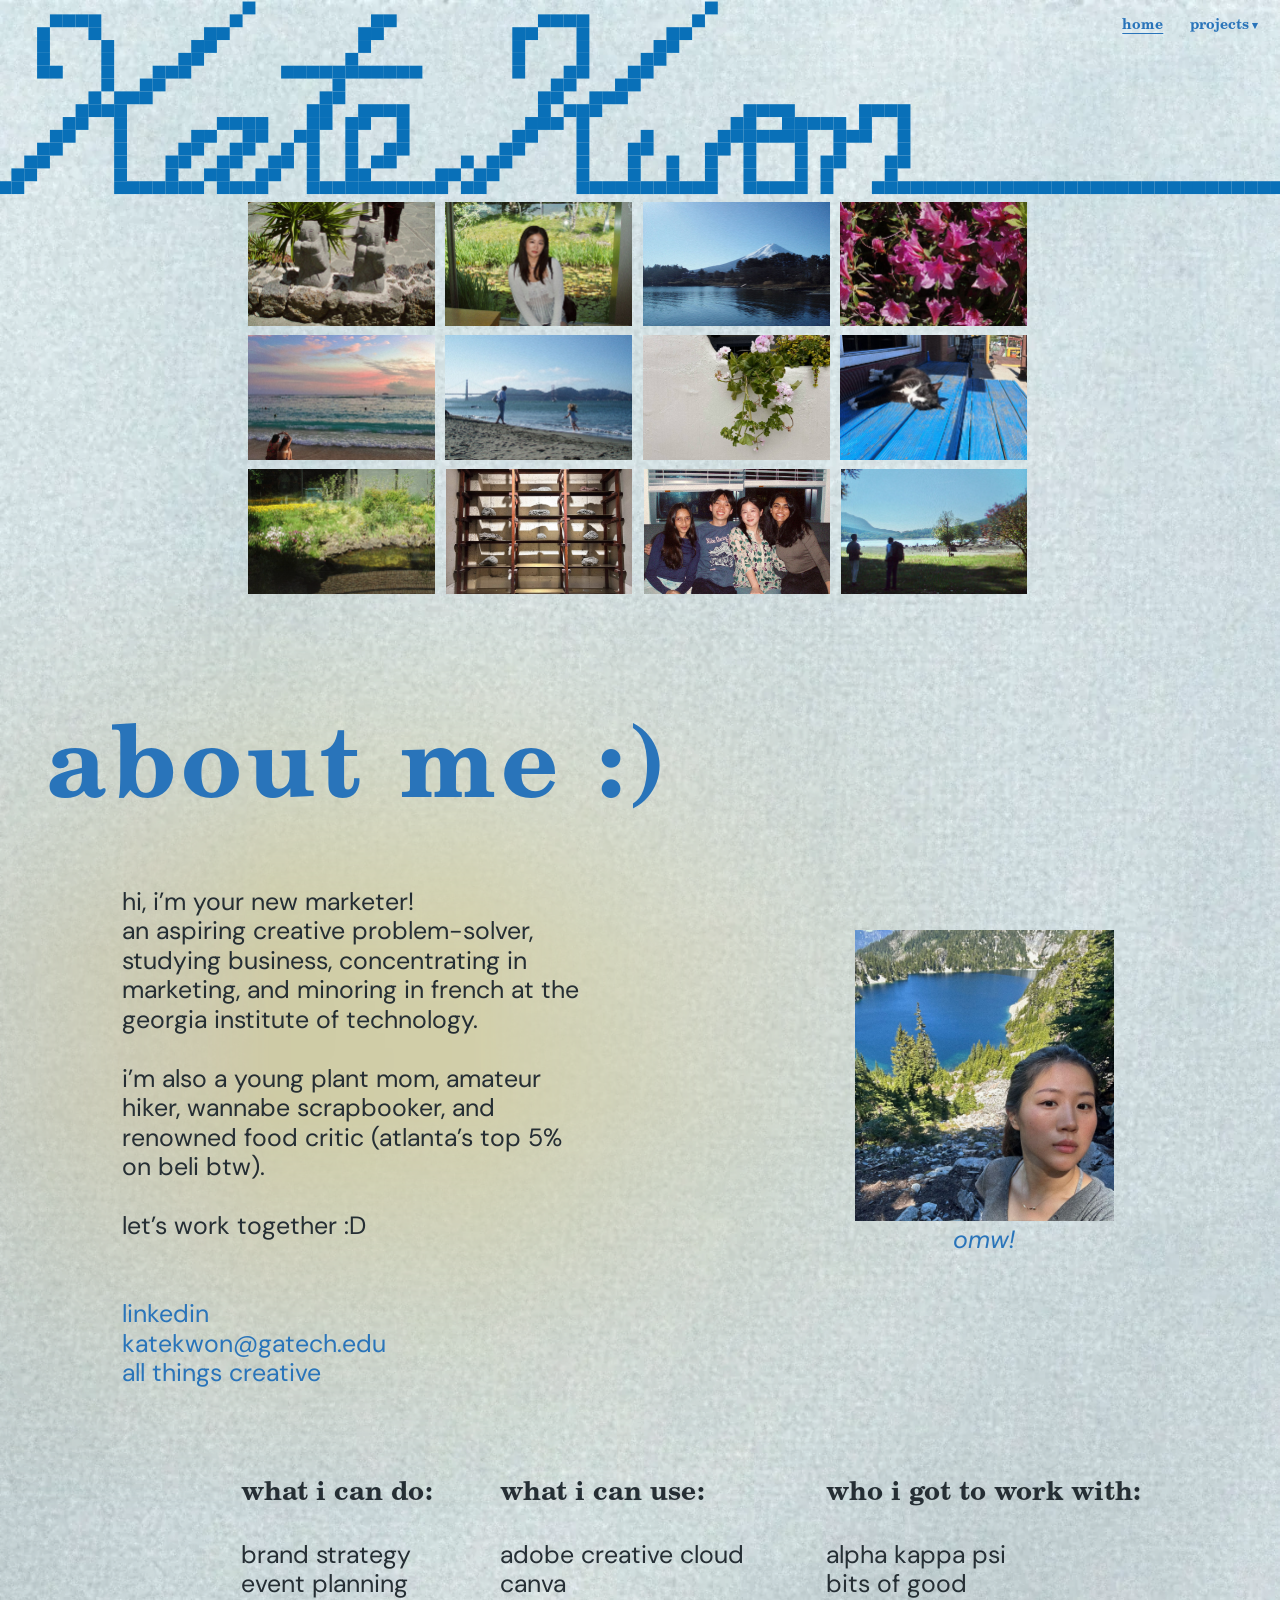
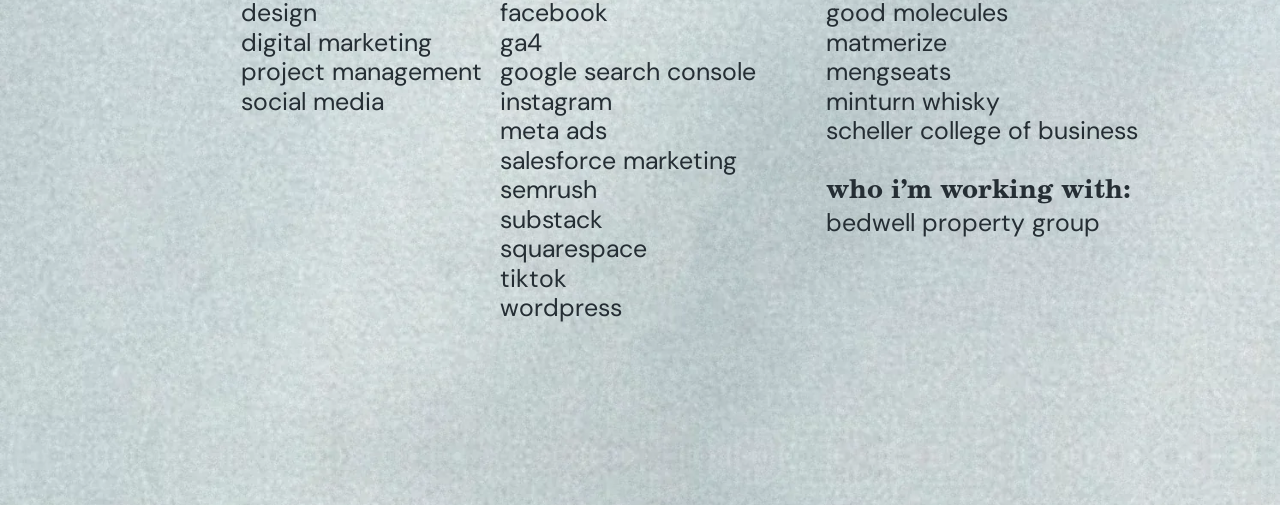
==== commit 008007fa: "Glows 30% larger; projects link lower, links to top of projects page Glows can spill vertically past" ====
--- a/index.html
+++ b/index.html
@@ -62,8 +62,8 @@
   </div>
 
   <div class="page">
-    <div class="board" style="--h:1340">
-      <div class="el glow" style="--x:-125;--y:-70;--w:1050;--h:800;--fx:18%;--fy:62%;--zoom:1.8" aria-hidden="true"></div>
+    <div class="board" style="--h:1478">
+      <div class="el glow" style="--x:-282.5;--y:-190;--w:1365;--h:1040;--fx:18%;--fy:62%;--zoom:1.8" aria-hidden="true"></div>
       <h1 class="el display" style="--x:49.2;--y:13.1;--w:1000">about me :)</h1>
       <p class="el t" style="--x:129.8;--y:178;--w:501.7">hi, i’m your new marketer!
 an aspiring creative problem-solver,  studying business, concentrating in marketing, and minoring in french at the georgia institute of technology.
@@ -113,7 +113,7 @@
 
 <span class="box-title">who i’m working with:</span>
 bedwell property group</p>
-      <p class="el next-page" style="--x:1000;--y:1252;--w:330"><a href="projects.html">projects <svg viewBox="0 0 60 12" aria-hidden="true"><path d="M0 6h59M53 0.5 59 6l-6 5.5" fill="none" stroke="currentColor" vector-effect="non-scaling-stroke"/></svg></a></p>
+      <p class="el next-page" style="--x:1000;--y:1398;--w:330"><a href="projects.html#top">projects <svg viewBox="0 0 60 12" aria-hidden="true"><path d="M0 6h59M53 0.5 59 6l-6 5.5" fill="none" stroke="currentColor" vector-effect="non-scaling-stroke"/></svg></a></p>
     </div>
   </div>
 </section>
--- a/css/style.css
+++ b/css/style.css
@@ -411,6 +411,12 @@
 
 @media (prefers-reduced-motion: reduce) {
   .carousel .track, .carousel .slide { transition: none; }
+}
+
+/* Let the larger glows spill above and below their section instead of being cut
+   off at its edge (sideways overflow stays clipped, so no horizontal scrolling). */
+@supports (overflow: clip) {
+  .board { overflow-x: clip; overflow-y: visible; }
 }
 
 /* Home: link to the projects page in the bottom-right corner. */
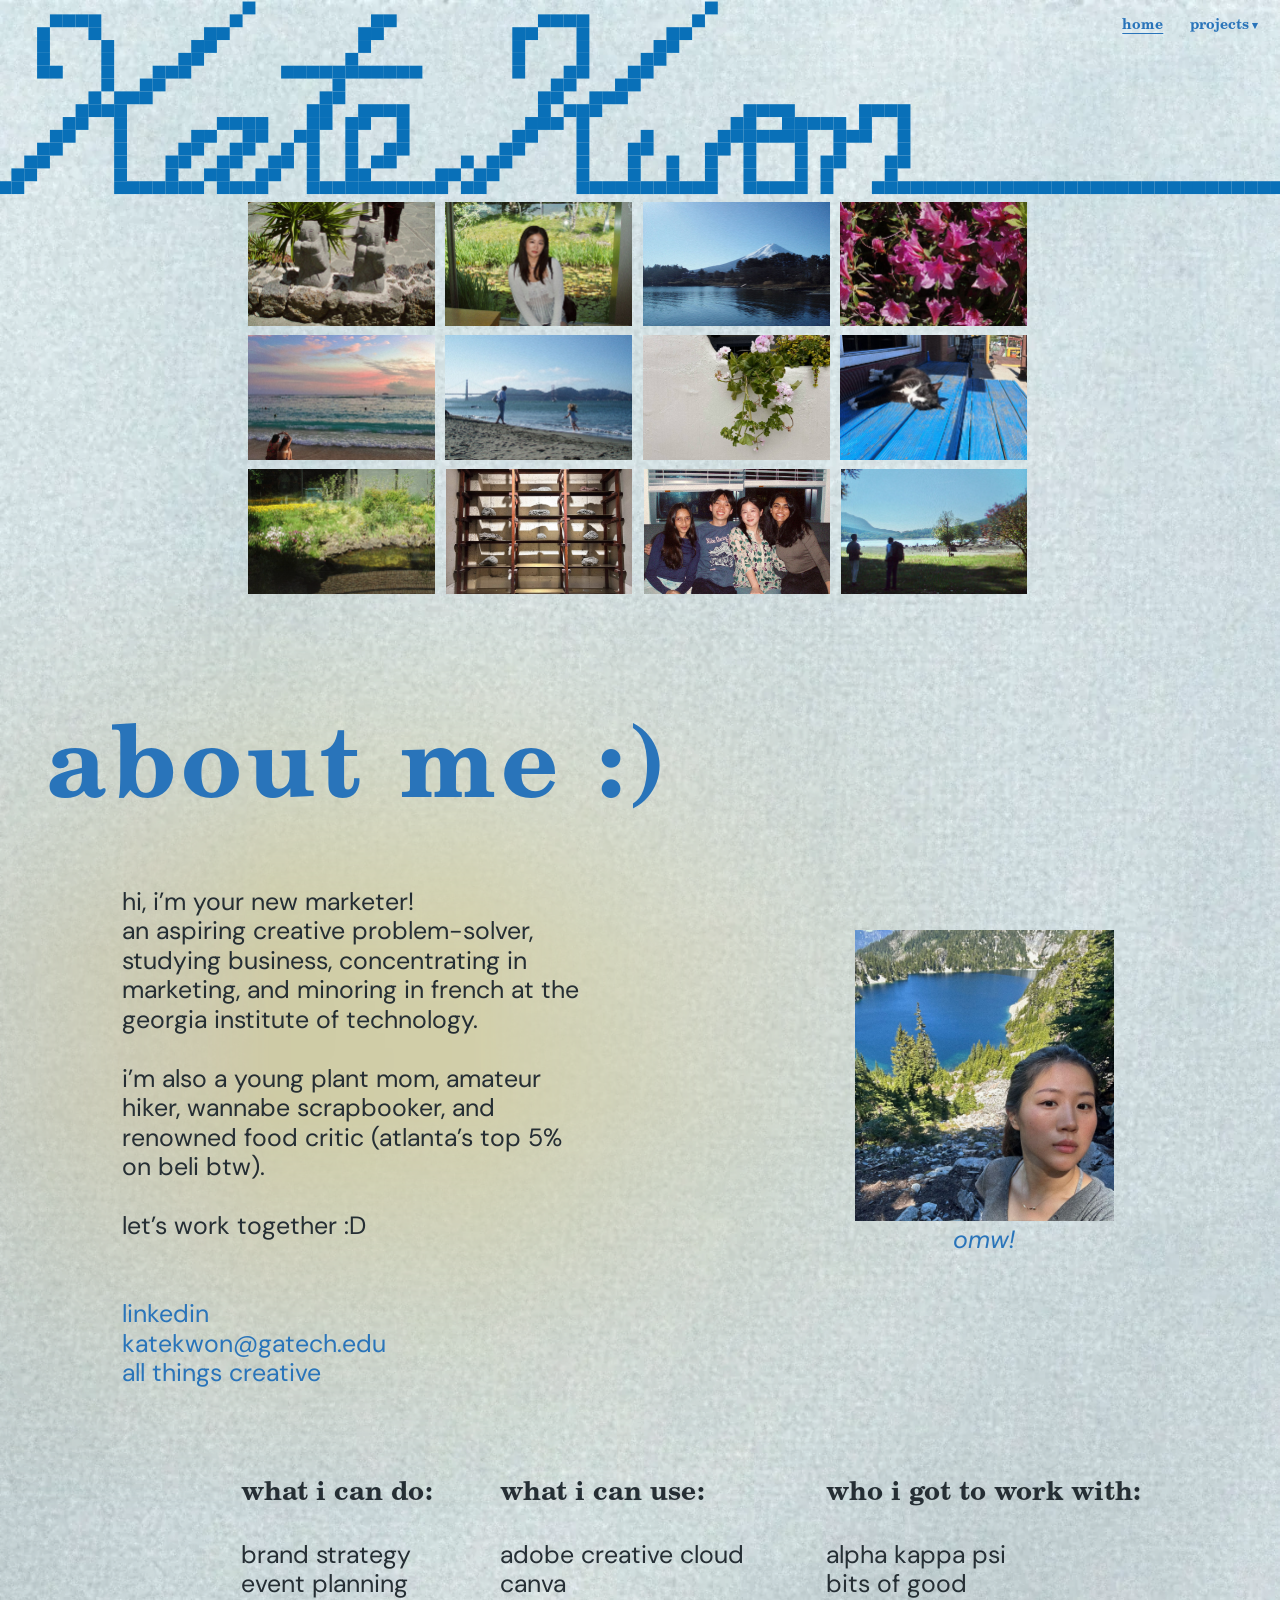
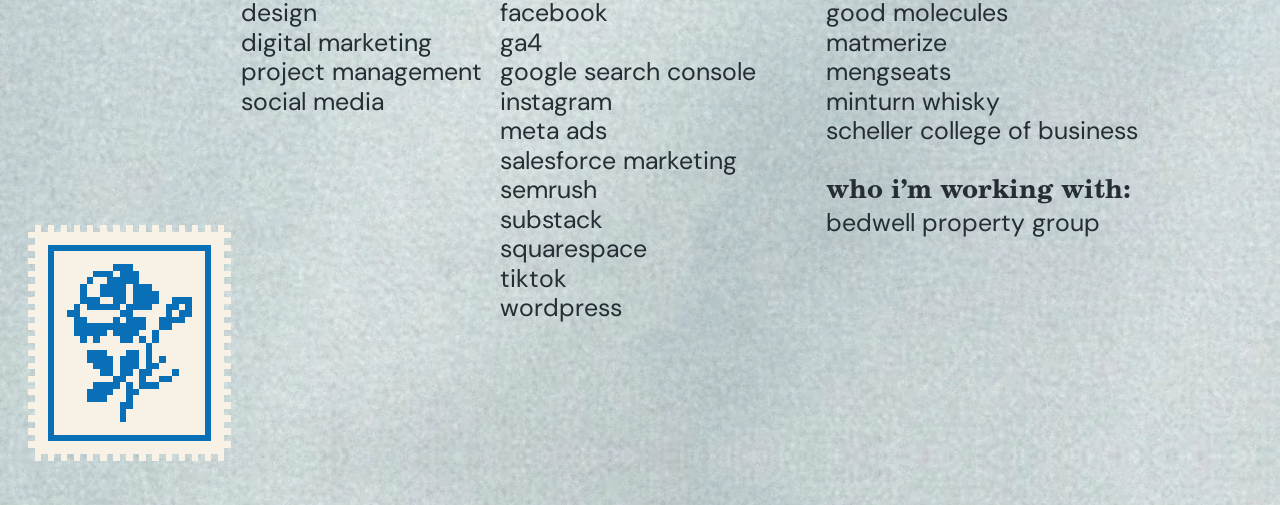
==== commit a8b65f68: "Cross-stitch flower stamp (home corner + site icon); copy edits Traced the flower chart cell by cell" ====
--- a/index.html
+++ b/index.html
@@ -5,6 +5,9 @@
   <meta name="viewport" content="width=device-width, initial-scale=1">
   <title>Kate Kwon</title>
   <meta name="description" content="kate kwon: an aspiring creative problem-solver, studying business, concentrating in marketing, and minoring in french at the georgia institute of technology.">
+  <link rel="icon" href="assets/stamp.svg" type="image/svg+xml">
+  <link rel="icon" href="assets/favicon-64.png" sizes="64x64" type="image/png">
+  <link rel="apple-touch-icon" href="assets/apple-touch-icon.png">
   <link rel="preconnect" href="https://fonts.googleapis.com">
   <link rel="preconnect" href="https://fonts.gstatic.com" crossorigin>
   <link rel="stylesheet" href="https://fonts.googleapis.com/css2?family=DM+Sans:ital,opsz,wght@0,9..40,300;0,9..40,400;1,9..40,400&display=swap">
@@ -113,6 +116,7 @@
 
 <span class="box-title">who i’m working with:</span>
 bedwell property group</p>
+      <div class="el stamp" style="--x:30;--y:1179;--w:217;--h:252"><img src="assets/stamp.svg" alt="cross-stitch flower stamp"></div>
       <p class="el next-page" style="--x:1000;--y:1398;--w:330"><a href="projects.html#top">projects <svg viewBox="0 0 60 12" aria-hidden="true"><path d="M0 6h59M53 0.5 59 6l-6 5.5" fill="none" stroke="currentColor" vector-effect="non-scaling-stroke"/></svg></a></p>
     </div>
   </div>
--- a/css/style.css
+++ b/css/style.css
@@ -418,6 +418,10 @@
 @supports (overflow: clip) {
   .board { overflow-x: clip; overflow-y: visible; }
 }
+
+/* Home: the cross-stitch flower stamp in the bottom-left corner (squares match the titles'). */
+.stamp { height: calc(var(--h) * var(--u)); }
+.stamp img { display: block; width: 100%; height: 100%; }
 
 /* Home: link to the projects page in the bottom-right corner. */
 .next-page {
@@ -553,6 +557,7 @@
   /* Inside the mobile menu the project list is always shown, indented under "projects". */
   .project-index, .glow { display: none; }
   .next-page { font-size: 17px; }
+  .el.stamp { width: 155px; height: auto; aspect-ratio: 31 / 36; }
   .next-page svg { width: 44px; }
   /* Phones: one wrapped title, pulled up so it overlaps the bottom of the cover. */
   .stitch-wide { display: none; }
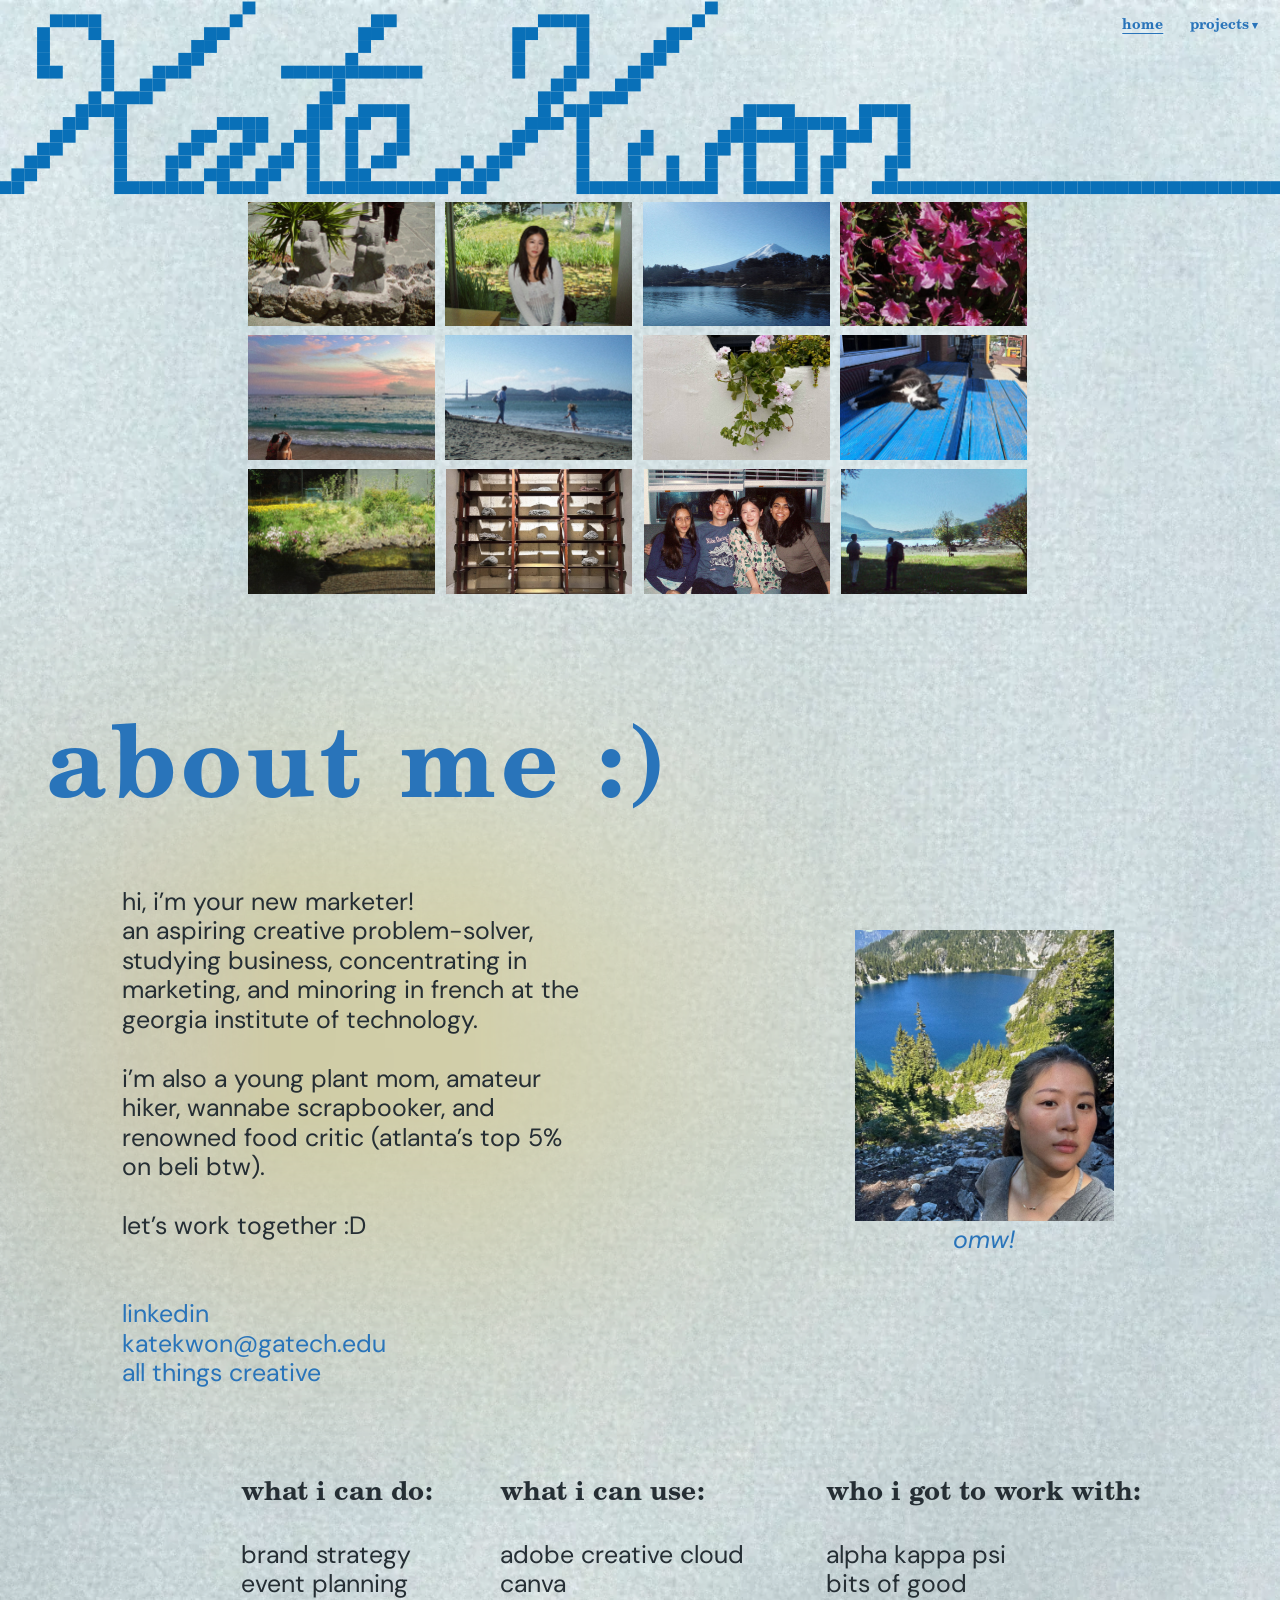
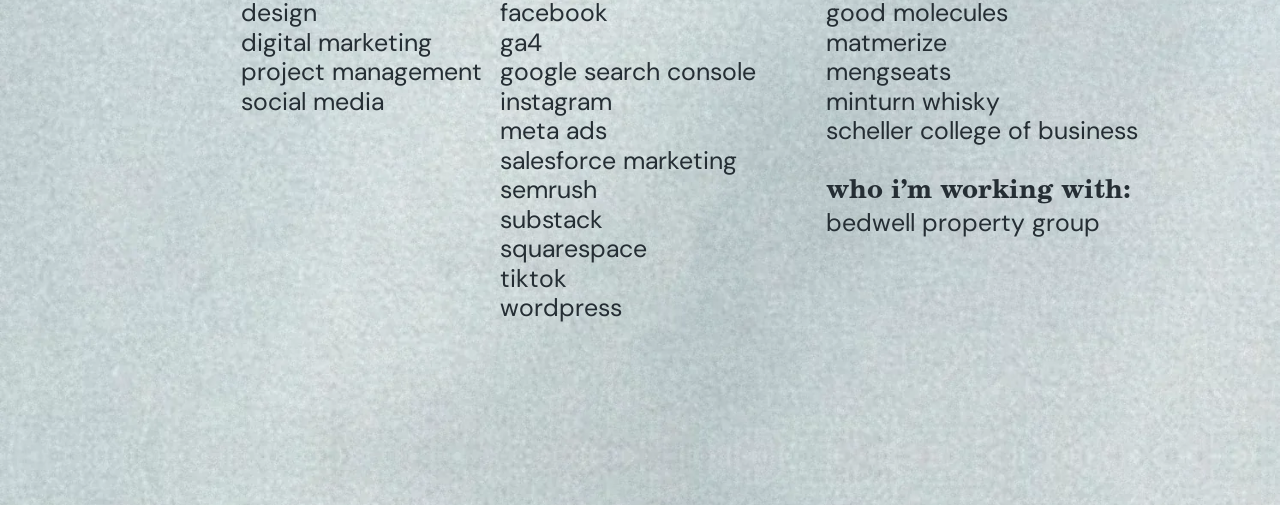
==== commit 80ecfed8: "Show the bare flower on the home page; stamp stays as the site icon Co-Authored-By: Claude Opus 5.5 " ====
--- a/index.html
+++ b/index.html
@@ -116,7 +116,7 @@
 
 <span class="box-title">who i’m working with:</span>
 bedwell property group</p>
-      <div class="el stamp" style="--x:30;--y:1179;--w:217;--h:252"><img src="assets/stamp.svg" alt="cross-stitch flower stamp"></div>
+      <div class="el stamp" style="--x:60;--y:1263;--w:133;--h:168"><img src="assets/flower.svg" alt="cross-stitch flower"></div>
       <p class="el next-page" style="--x:1000;--y:1398;--w:330"><a href="projects.html#top">projects <svg viewBox="0 0 60 12" aria-hidden="true"><path d="M0 6h59M53 0.5 59 6l-6 5.5" fill="none" stroke="currentColor" vector-effect="non-scaling-stroke"/></svg></a></p>
     </div>
   </div>
--- a/css/style.css
+++ b/css/style.css
@@ -419,7 +419,7 @@
   .board { overflow-x: clip; overflow-y: visible; }
 }
 
-/* Home: the cross-stitch flower stamp in the bottom-left corner (squares match the titles'). */
+/* Home: the cross-stitch flower in the bottom-left corner (squares match the titles'). */
 .stamp { height: calc(var(--h) * var(--u)); }
 .stamp img { display: block; width: 100%; height: 100%; }
 
@@ -557,7 +557,7 @@
   /* Inside the mobile menu the project list is always shown, indented under "projects". */
   .project-index, .glow { display: none; }
   .next-page { font-size: 17px; }
-  .el.stamp { width: 155px; height: auto; aspect-ratio: 31 / 36; }
+  .el.stamp { width: 95px; height: auto; aspect-ratio: 19 / 24; }
   .next-page svg { width: 44px; }
   /* Phones: one wrapped title, pulled up so it overlaps the bottom of the cover. */
   .stitch-wide { display: none; }
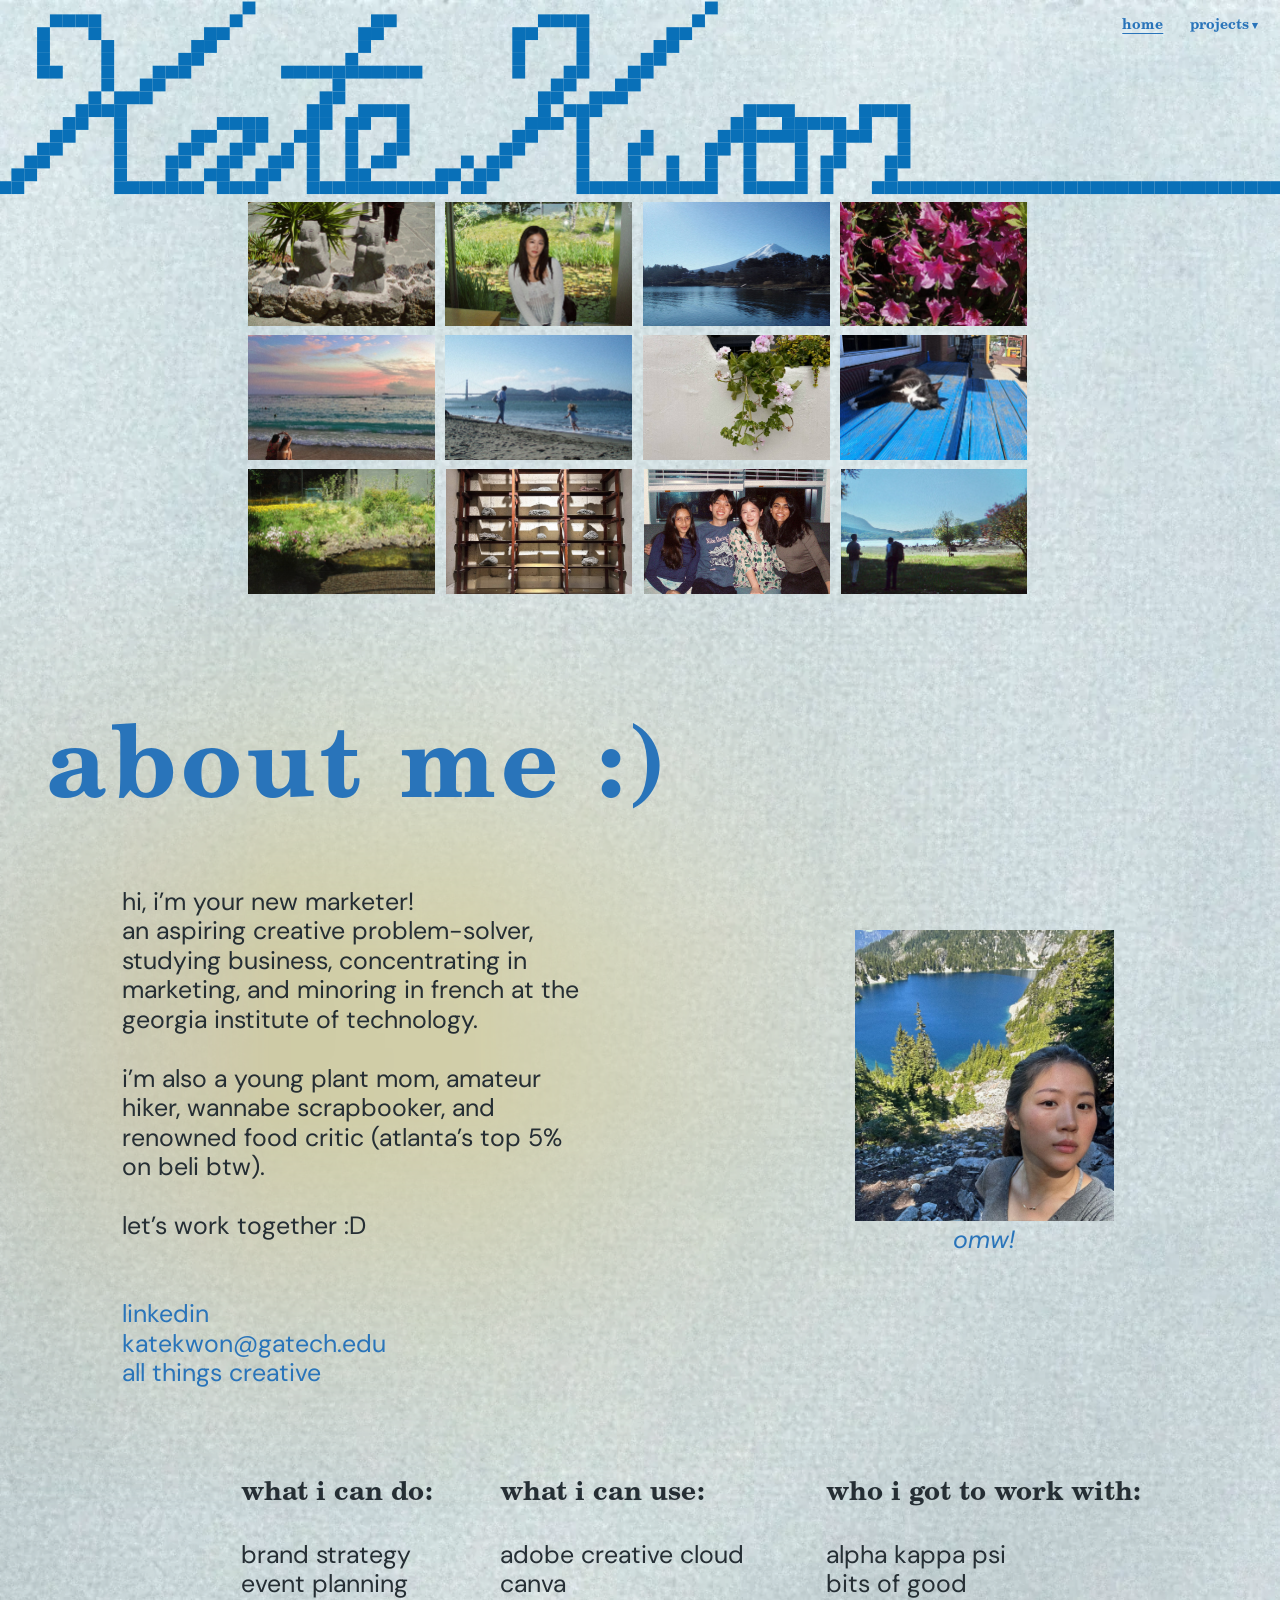
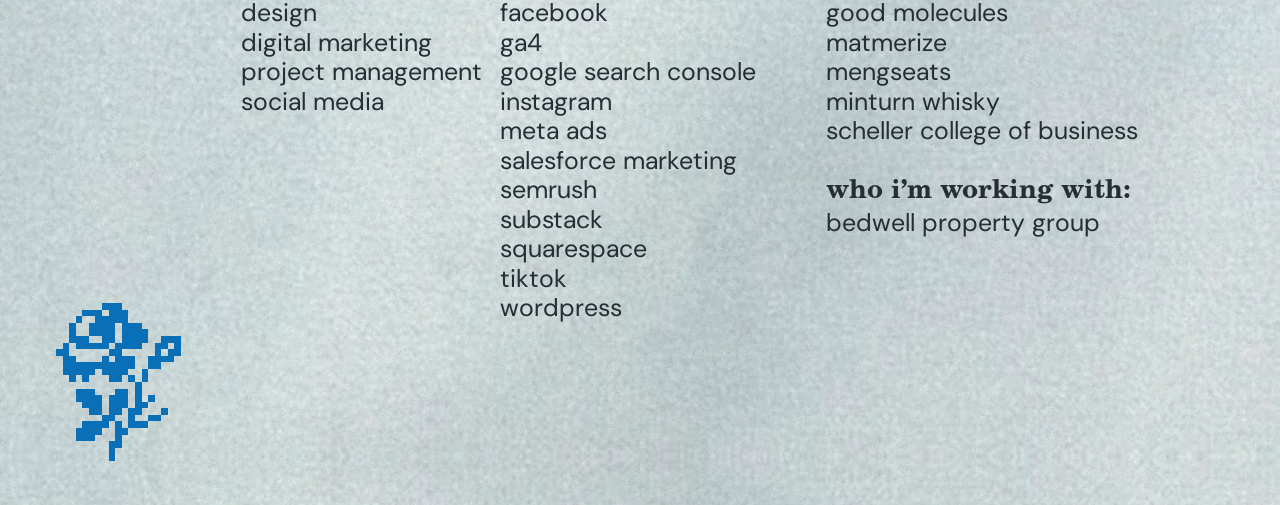
==== commit dc5ae221: "Clean up and document the codebase (no visual change) CSS rewritten in 13 numbered sections with a c" ====
--- a/index.html
+++ b/index.html
@@ -1,4 +1,9 @@
 <!doctype html>
+<!--
+  Home: name hero with photo grid, then "about me" (intro, skills lists, flower, link to projects).
+  Layout and styles: css/style.css (see its contents list). Behaviour: js/main.js.
+  The <nav class="site-nav"> block is repeated in index.html and projects.html; keep both in sync.
+-->
 <html lang="en">
 <head>
   <meta charset="utf-8">
@@ -77,10 +82,10 @@
 
 
 <a href="https://www.linkedin.com/in/kate-y-kwon" target="_blank" rel="noopener">linkedin</a>
-<span style="color:var(--link)">katekwon@gatech.edu</span>
+<span class="accent">katekwon@gatech.edu</span>
 <a href="https://www.instagram.com/kvvonyh/" target="_blank" rel="noopener">all things creative</a></p>
-      <div class="el img m-center" style="--x:912.4;--y:224.5;--w:276.3;--h:309.8"><img src="assets/img/about-portrait.jpg" alt="Kate on a hike above an alpine lake" style="--ih:345.4"></div>
-      <p class="el t caption" style="--x:1013.6;--y:539.3;--w:74">omw!</p>
+      <div class="el img portrait" style="--x:912.4;--y:224.5;--w:276.3;--h:309.8"><img src="assets/img/about-portrait.jpg" alt="Kate on a hike above an alpine lake" style="--ih:345.4"></div>
+      <p class="el t caption portrait" style="--x:1013.6;--y:539.3;--w:74">omw!</p>
       <p class="el t" style="--x:257.2;--y:808;--w:276.8"><span class="box-title">what i can do:</span>
 
 brand strategy
--- a/css/style.css
+++ b/css/style.css
@@ -1,26 +1,59 @@
 /*
-  Layout model: every Canva page is a 1366px-wide artboard. Elements carry their
-  Canva geometry as unitless custom properties (--x, --y, --w, --h) and are
-  scaled to the viewport with --u (one Canva pixel). Below 760px the artboard is
-  dropped and elements flow in source order (see "Mobile" at the bottom).
+  Kate Kwon portfolio: one stylesheet for both pages.
+
+  Layout model: each page section is a 1366px-wide "artboard" (the Canva canvas).
+  Elements carry their Canva geometry inline as unitless custom properties
+  (--x --y --w --h) and are scaled to the window with --u (one Canva px).
+  At 760px and below the artboard is dropped and elements flow in source order
+  (section 13).
+
+  Contents
+   1. Tokens          8. Stitched titles
+   2. Base            9. Glow highlights
+   3. Artboard       10. Slide carousels
+   4. Navigation     11. Home page extras
+   5. Type           12. Motion
+   6. Images         13. Phones
+   7. Cards and case-study patterns
 */
 
+
+/* 1. Tokens ---------------------------------------------------------------- */
+
 :root {
-  --blue: #2974ba;
-  --ink: #252e34;
-  --card-fill: #edeced;
-  --line: max(1px, calc(100vw / 1366));  /* hairline borders: 1 Canva px */
-  --bg: #d6dfe1;          /* velvet's average tone, for solid panels (menu) */
+  --blue: #2974ba;                          /* display type, links */
   --link: var(--blue);
+  --ink: #252e34;                           /* body text, borders, arrows */
+  --stitch: #0970b8;                        /* cross-stitch squares (Name_web.svg's blue) */
+  --highlight: #e5ef4b;                     /* hovered links, selected text */
+  --bg: #d6dfe1;                            /* the velvet's average tone */
+  --panel: rgba(214, 223, 225, 0.94);       /* translucent velvet for the phone nav bar */
+  --muted: #7b878d;                         /* the projects page's side list */
+  --line: max(1px, calc(100vw / 1366));     /* hairline borders: 1 Canva px */
+  --radius: 36;                             /* card and frame corners, in Canva px */
   --font: "DM Sans", system-ui, -apple-system, "Segoe UI", sans-serif;
-}
+  --font-head: "Schoolbook", "Century Schoolbook", Georgia, serif;
+}
+
+/* Headings: Century Schoolbook Bold where installed, otherwise C059 Bold, a free
+   metric-compatible clone served with the site (AGPL with font exception). */
+@font-face {
+  font-family: "Schoolbook";
+  font-weight: 700;
+  font-display: swap;
+  src: local("Century Schoolbook Bold"), local("CenturySchoolbook-Bold"),
+       url("../assets/fonts/C059-Bold.woff2") format("woff2");
+}
+
+
+/* 2. Base ------------------------------------------------------------------ */
 
 * { box-sizing: border-box; }
 
 html { scroll-behavior: smooth; }
 
-/* Velvet background (assets/velvet.webp): the photo plus its mirror image, so it
-   repeats down the page without a seam. It scrolls with the page. */
+/* Velvet background (assets/velvet.webp): the photo stacked with its mirror image,
+   so it repeats down the page without a seam. It scrolls with the page. */
 body {
   margin: 0;
   background: var(--bg) url("../assets/velvet.webp") top center / 100% auto repeat-y;
@@ -30,13 +63,13 @@
 }
 
 a { color: var(--link); text-decoration: none; }
-
-/* Highlighter yellow behind hovered links and selected text. */
-a:hover { background: #e5ef4b; }
-::selection { background: #e5ef4b; color: var(--ink); }
-
+a:hover { background: var(--highlight); }
+::selection { background: var(--highlight); color: var(--ink); }
 :focus-visible { outline: 2px solid var(--link); outline-offset: 3px; border-radius: 2px; }
 
+.accent { color: var(--link); }
+
+/* Shown only when reached by keyboard. */
 .skip-link {
   position: absolute;
   left: 16px;
@@ -49,8 +82,54 @@
 }
 .skip-link:focus { top: 12px; outline: none; }
 
-/* ---------- Navigation ---------- */
-
+/* Text for screen readers only (e.g. the words behind a stitched title). */
+.visually-hidden {
+  position: absolute;
+  width: 1px;
+  height: 1px;
+  overflow: hidden;
+  clip-path: inset(50%);
+  white-space: nowrap;
+}
+
+
+/* 3. Artboard -------------------------------------------------------------- */
+
+.page { container-type: inline-size; }
+
+.board {
+  --u: calc(100cqw / 1366);
+  position: relative;
+  width: 100%;
+  height: calc(var(--h) * var(--u));
+  overflow: hidden;
+}
+
+/* Space above each project (0.83 x the 26.667px body size: what the title's default
+   heading margin used to add). */
+.project .board { margin-top: calc(0.83 * 26.667 * var(--u)); }
+
+/* Glows may spill above and below their section; sideways overflow stays clipped. */
+@supports (overflow: clip) {
+  .board { overflow-x: clip; overflow-y: visible; }
+}
+
+/* Every placed element. Only elements that set their own --h get a fixed height
+   (--h also inherits from the .board, so the rule must check the element's style);
+   the rest, mostly text, size to their content. */
+.el {
+  position: absolute;
+  left: calc(var(--x) * var(--u));
+  top: calc(var(--y) * var(--u));
+  width: calc(var(--w) * var(--u));
+  margin: 0;
+}
+.el[style*="--h:"] { height: calc(var(--h) * var(--u)); }
+
+
+/* 4. Navigation ------------------------------------------------------------ */
+
+/* Top-right nav on both pages: "home" and the "projects" dropdown. */
 .site-nav {
   position: fixed;
   inset: 0 0 auto 0;
@@ -73,28 +152,25 @@
 .site-nav a,
 .menu-btn {
   font: inherit;
+  font-family: var(--font-head);
+  font-weight: 700;
   font-size: max(11px, calc(15 * var(--u)));
   color: var(--link);
   white-space: nowrap;
 }
 
-.menu-btn {
-  padding: 0;
-  border: 0;
-  background: none;
-  cursor: pointer;
-}
-
+.menu-btn { padding: 0; border: 0; background: none; cursor: pointer; }
 .menu-btn::after { content: " ▾"; font-size: 0.8em; }
-
-/* Current page (and "projects" while on a project page) is underlined. */
+.nav-toggle { display: none; }                 /* phones only */
+
+/* The current page ("projects" on the projects page) is underlined. */
 .site-nav [aria-current] {
   text-decoration: underline;
   text-decoration-thickness: max(1px, calc(1.5 * var(--u)));
   text-underline-offset: 0.3em;
 }
 
-/* "projects" dropdown */
+/* "projects" dropdown: opens on hover, keyboard focus, or click (.open, set in JS). */
 .has-menu { position: relative; }
 
 .site-nav .submenu {
@@ -102,21 +178,20 @@
   top: 100%;
   right: 0;
   min-width: max-content;
-  visibility: hidden;
-  opacity: 0;
-  transform: translateY(calc(-6 * var(--u)));
-  transition: opacity 140ms ease-out, transform 140ms ease-out, visibility 0s 140ms;
   margin-top: calc(8 * var(--u));
   padding: calc(10 * var(--u)) calc(16 * var(--u));
   background: var(--bg);
   border: var(--line) solid var(--ink);
   border-radius: calc(16 * var(--u));
   text-align: right;
+  visibility: hidden;
+  opacity: 0;
+  transform: translateY(calc(-6 * var(--u)));
+  transition: opacity 140ms ease-out, transform 140ms ease-out, visibility 0s 140ms;
 }
 
 /* Invisible bridge so the menu stays open while the pointer moves down to it. */
 .submenu::before { content: ""; position: absolute; inset: calc(-10 * var(--u)) 0 100% 0; }
-
 .submenu a { display: block; line-height: 1.9; }
 
 .has-menu:hover .submenu,
@@ -128,16 +203,7 @@
   transition-delay: 0s;
 }
 
-@media (prefers-reduced-motion: reduce) {
-  html { scroll-behavior: auto; }
-  .site-nav .submenu, .project-index a { transition: none; }
-  html.reveal .el { opacity: 1; transform: none; transition: none; }
-}
-
-.nav-toggle { display: none; }
-
-/* Light-gray list of projects fixed on the right of the projects page;
-   the project in view is blue. */
+/* Projects page: list of projects fixed on the right; the one in view is blue (JS). */
 .project-index {
   --u: calc(100vw / 1366);
   position: fixed;
@@ -162,68 +228,16 @@
   display: block;
   font-size: max(11px, calc(13 * var(--u)));
   line-height: 1.25;
-  color: #7b878d;
+  color: var(--muted);
   transition: color 200ms ease-out;
 }
-
 .project-index a:hover { color: var(--ink); text-decoration: none; }
 .project-index a[aria-current] { color: var(--link); }
 
-/* Stitched project titles: cross-stitch cursive squares, built by tools/build_titles.py. */
-.visually-hidden {
-  position: absolute;
-  width: 1px;
-  height: 1px;
-  overflow: hidden;
-  clip-path: inset(50%);
-  white-space: nowrap;
-}
-
-.stitch-line {
-  height: calc(var(--h) * var(--u));
-  overflow: visible;
-  fill: rgb(9, 112, 184);
-}
-.stitch-narrow { display: none; }
-
-.reveal .el.stitch-line { opacity: 1; transform: none; }
-/* Project names in the home page list keep the body text style. */
-.quiet-link { color: inherit; }
-
-/* Elements fade up as they scroll into view (class set in <head> so nothing flashes). */
-.reveal .el {
-  opacity: 0;
-  transform: translateY(16px);
-  transition: opacity 600ms ease-out, transform 600ms ease-out;
-}
-
-.reveal .el.in { opacity: 1; transform: none; }
-
-/* ---------- Artboard ---------- */
-
-.page {
-  container-type: inline-size;
-  scroll-margin-top: 0;
-}
-
-.board {
-  --u: calc(100cqw / 1366);
-  position: relative;
-  width: 100%;
-  height: calc(var(--h) * var(--u));
-  overflow: hidden;
-}
-
-.el {
-  position: absolute;
-  left: calc(var(--x) * var(--u));
-  top: calc(var(--y) * var(--u));
-  width: calc(var(--w) * var(--u));
-  margin: 0;
-}
-
-/* ---------- Text ---------- */
-
+
+/* 5. Type ------------------------------------------------------------------ */
+
+/* Body text keeps the line breaks written in the HTML. */
 .t {
   font-size: calc(26.667 * var(--u));
   line-height: 1.18;
@@ -231,113 +245,129 @@
   overflow-wrap: break-word;
 }
 
-.t em, .card em { font-style: italic; }
-
+/* "about me :)" */
 .display {
+  font-family: var(--font-head);
+  font-weight: 700;
   font-size: calc(106.666 * var(--u));
   line-height: 0.83;
   letter-spacing: 0.045em;
   color: var(--blue);
-  font-weight: normal;
-}
-
-.title {
-  font-size: calc(26.667 * var(--u));
-  line-height: 1.11;
-  color: var(--blue);
-  text-align: center;
-  font-weight: normal;
-}
-
-/* Headings: box titles ("background:", "my impact:", "what i can do:" …) and the
-   project titles under each cover. Century Schoolbook Bold where installed,
-   otherwise C059 Bold, a free metric-compatible clone served with the site. */
-@font-face {
-  font-family: "Schoolbook";
+}
+
+/* Box and list headings: "background:", "my impact:", "what i can do:" … */
+.box-title {
+  font-family: var(--font-head);
   font-weight: 700;
-  font-display: swap;
-  src: local("Century Schoolbook Bold"), local("CenturySchoolbook-Bold"),
-       url("../assets/fonts/C059-Bold.woff2") format("woff2");
-}
-
-.box-title,
-.title,
-.display,
-.site-nav a,
-.menu-btn {
-  font-family: "Schoolbook", "Century Schoolbook", Georgia, serif;
-  font-weight: 700;
-}
-
-.box-title { font-size: 1.05em; }
-
-/* Projects page type, sized like Somi's case studies (px at a 1366-wide window):
-   16 card text, 20 card labels / sublines / stat lines, 30 headings, 50 statements. */
-.project .t, .project .card { font-size: calc(16 * var(--u)); line-height: 1.25; }
+  font-size: 1.05em;
+}
+
+/* "omw!" under the portrait. */
+.caption { color: var(--link); font-style: italic; text-align: center; }
+
+/* Project names in the home list link to their projects but keep the text style. */
+.quiet-link { color: inherit; }
+
+/* Projects page sizes, after Somi's case studies (px at a 1366-wide window):
+   16 card text, 20 labels / lead-ins / sublines, 30 headings, 50 statements. */
+.project .t,
+.project .card { font-size: calc(16 * var(--u)); line-height: 1.25; }
 .project .box-title { font-size: 1.25em; }
-.project .card p { margin: 0; }
-
-/* Case-study patterns (after somi.framer.website):
-   - .trio: three cards in a row, label centred over left-aligned text
-   - .arrow: thin downward arrow from a problem to its insight
-   - .kicker: small centred label above a statement; .pull: very large centred statement
-   - .pull-note: centred lead-in line; .lede + .subline: left-aligned heading and its subline
-   - .stat-line: the key line inside a card, a step larger than its text */
-.trio .box-title { display: block; text-align: center; }
-
-.arrow {
-  height: calc(var(--h) * var(--u));
-  color: var(--ink);
-  overflow: visible;
-}
-
-.project .kicker, .project .pull-note, .project .subline {
-  font-size: calc(20 * var(--u));
-  font-weight: 300;
-  white-space: normal;
-}
-.kicker, .pull-note { text-align: center; }
-
-.project .pull {
+
+.project .kicker,
+.project .pull-note,
+.project .subline { font-size: calc(20 * var(--u)); font-weight: 300; white-space: normal; }
+.kicker, .pull-note { text-align: center; }                 /* small label / lead-in line */
+
+.project .lede { font-size: calc(30 * var(--u)); line-height: 1.2; white-space: normal; }
+
+.project .pull {                                             /* very large statement */
   font-size: calc(50 * var(--u));
   line-height: 1.2;
   text-align: center;
   white-space: normal;
 }
 
-.project .lede { font-size: calc(30 * var(--u)); line-height: 1.2; white-space: normal; }
-
-.stat-line { font-size: 1.25em; line-height: 1.2; }
-
-/* A text card beside tall images keeps its text at the bottom, as on Somi's Instagram card. */
+.stat-line { font-size: 1.25em; line-height: 1.2; }          /* the key line in a card */
+
+
+/* 6. Images ---------------------------------------------------------------- */
+
+/* Frame = Canva rect; the <img> inside reproduces Canva's crop (--ix --iy --iw --ih).
+   The stripes show only if an image fails to load (JS then hides the broken image). */
+.img {
+  overflow: hidden;
+  background: repeating-linear-gradient(45deg, #f2f2f2 0 10px, #e6e6e6 10px 20px);
+}
+
+.img img {
+  position: absolute;
+  display: block;
+  max-width: none;
+  left: calc(var(--ix, 0) / var(--w) * 100%);
+  top: calc(var(--iy, 0) / var(--h) * 100%);
+  width: calc(var(--iw, var(--w)) / var(--w) * 100%);
+  height: calc(var(--ih, var(--h)) / var(--h) * 100%);
+}
+
+.img.hero-bg,                    /* the signature on the home page */
+.img.svg { background: none; }   /* Canva SVG exports: own crop, corners and stroke */
+
+/* Project images (not covers) sit in rounded frames with a hairline ink rim.
+   matmerize's SVG exports have rounded corners but no stroke, so they get the rim
+   with their own corner shape (27 of 219 x 341 in the SVG). */
+.project .img:not(.cover):not(.svg) { border-radius: calc(var(--radius) * var(--u)); }
+
+.project .img:not(.cover):not(.svg)::after,
+#matmerize .img.svg::after {
+  content: "";
+  position: absolute;
+  inset: 0;
+  border: var(--line) solid var(--ink);
+  border-radius: inherit;
+  pointer-events: none;
+}
+#matmerize .img.svg::after { border-radius: 12.3% / 7.9%; }
+
+/* Video in an image frame (minturn's website recording): it takes the height of
+   the card beside it and is cropped from the right. */
+.img video {
+  position: absolute;
+  inset: 0;
+  width: 100%;
+  height: 100%;
+  object-fit: cover;
+  object-position: left center;
+}
+
+
+/* 7. Cards and case-study patterns ----------------------------------------- */
+
+/* .card: outlined text box; .box: the "background" / "role" boxes. */
+.card,
+.box {
+  padding: calc(32 * var(--u));
+  border: var(--line) solid var(--ink);
+  border-radius: calc(var(--radius) * var(--u));
+}
+
+.card {
+  font-size: calc(26.667 * var(--u));
+  line-height: 1;
+  white-space: pre-line;
+}
+.card p { margin: 0; }
+
+/* Patterns after somi.framer.website:
+   .trio   three cards in a row, label centred over left-aligned text
+   .beside a text card next to tall images, text at the bottom
+   .arrow  thin down arrow (.labeled: with a label set into its stem) */
+.trio .box-title { display: block; text-align: center; }
 .card.beside { display: flex; align-items: flex-end; }
 
-/* Glow highlights: the soft-light photo (assets/glow.webp) faded out radially behind
-   key moments. Each .glow sits right before the element it highlights. */
-.glow {
-  height: calc(var(--h) * var(--u));
-  z-index: -1;
-  pointer-events: none;
-  /* --fx/--fy pick which part of the photo shows (its colours vary top to bottom);
-     --zoom enlarges it so one colour fills the glow. */
-  background: url("../assets/glow.webp") var(--fx, 50%) var(--fy, 30%) / calc(var(--zoom, 1) * 100%) auto no-repeat;
-  /* A soft, squarish fade: two long linear fades (across and down) multiplied
-     together, then blurred, so there is no visible edge or oval. */
-  --fade: transparent, rgba(0, 0, 0, 0.35) 18%, #000 42%, #000 58%, rgba(0, 0, 0, 0.35) 82%, transparent;
-  -webkit-mask-image: linear-gradient(90deg, var(--fade)), linear-gradient(180deg, var(--fade));
-  -webkit-mask-composite: source-in;
-  mask-image: linear-gradient(90deg, var(--fade)), linear-gradient(180deg, var(--fade));
-  mask-composite: intersect;
-  filter: blur(calc(28 * var(--u)));
-}
-
-/* Arrow with a label set into its stem ("the execution"). */
-.arrow.labeled {
-  display: flex;
-  flex-direction: column;
-  align-items: center;
-  height: calc(var(--h) * var(--u));
-}
+.arrow { color: var(--ink); overflow: visible; }
+
+.arrow.labeled { display: flex; flex-direction: column; align-items: center; }
 .arrow.labeled .stem { flex: 1; width: calc(19 * var(--u)); overflow: visible; }
 .arrow.labeled .label {
   padding: calc(10 * var(--u)) 0;
@@ -345,15 +375,53 @@
   font-weight: 300;
   white-space: nowrap;
 }
-.arrow.labeled svg { width: calc(19 * var(--u)); height: calc(50 * var(--u)); overflow: visible; }
-
-/* Slide carousels: a strip of small slides with one shown large in the middle.
-   The strip slides so the active slide stays centred (--i, set by JS). */
+.arrow.labeled svg:last-child { width: calc(19 * var(--u)); height: calc(50 * var(--u)); overflow: visible; }
+
+
+/* 8. Stitched titles ------------------------------------------------------- */
+
+/* Cross-stitch cursive titles (built by tools/build_titles.py): one SVG per line,
+   placed on the artboard over the cover's corners. .cover-group wraps a cover and
+   its title; it only does anything on phones (section 13). */
+.cover-group { display: contents; }
+.title.stitch { margin: 0; }
+.stitch-line { overflow: visible; fill: var(--stitch); }
+
+
+/* 9. Glow highlights ------------------------------------------------------- */
+
+/* The soft-light photo (assets/glow.webp) faded in behind key moments. Each .glow
+   sits right before the element it highlights. --fx/--fy choose which part of the
+   photo shows (its colours change top to bottom); --zoom enlarges it so one colour
+   fills the glow. Two long linear fades (across and down) are multiplied and then
+   blurred, so the glow has no visible edge. */
+.glow {
+  z-index: -1;
+  pointer-events: none;
+  --fade: transparent, rgba(0, 0, 0, 0.35) 18%, #000 42%, #000 58%, rgba(0, 0, 0, 0.35) 82%, transparent;
+}
+
+.glow::before {
+  content: "";
+  position: absolute;
+  inset: 0;
+  background: url("../assets/glow.webp") var(--fx, 50%) var(--fy, 30%) / calc(var(--zoom, 1) * 100%) auto no-repeat;
+  -webkit-mask-image: linear-gradient(90deg, var(--fade)), linear-gradient(180deg, var(--fade));
+  -webkit-mask-composite: source-in;
+  mask-image: linear-gradient(90deg, var(--fade)), linear-gradient(180deg, var(--fade));
+  mask-composite: intersect;
+  filter: blur(calc(28 * var(--u)));
+}
+
+
+/* 10. Slide carousels ------------------------------------------------------ */
+
+/* A strip of small slides with one shown large in the middle. The strip slides so
+   the active slide (--i, set in JS) stays centred; its edges fade out. */
 .carousel {
   --big: calc(600 * var(--u));
   --small: calc(150 * var(--u));
   --gap: calc(14 * var(--u));
-  height: calc(var(--h) * var(--u));
   overflow: hidden;
   -webkit-mask-image: linear-gradient(90deg, transparent, #000 8%, #000 92%, transparent);
   mask-image: linear-gradient(90deg, transparent, #000 8%, #000 92%, transparent);
@@ -372,7 +440,6 @@
 }
 
 .carousel .slide {
-  position: relative;
   flex: none;
   width: var(--small);
   aspect-ratio: 16 / 9;
@@ -385,13 +452,12 @@
   transition: width 600ms cubic-bezier(.2, .7, .2, 1);
 }
 .carousel .slide[aria-current="true"] { width: var(--big); cursor: default; }
-.carousel .slide img { width: 100%; height: 100%; object-fit: cover; display: block; }
-
+.carousel .slide img { display: block; width: 100%; height: 100%; object-fit: cover; }
+
+/* Arrows and "01 / 08" counter under the strip. */
 .carousel .controls {
   position: absolute;
-  left: 0;
-  right: 0;
-  bottom: 0;
+  inset: auto 0 0 0;
   display: flex;
   justify-content: center;
   align-items: center;
@@ -406,133 +472,82 @@
   color: var(--ink);
   cursor: pointer;
 }
-.carousel .controls svg { display: block; width: calc(60 * var(--u)); height: calc(12 * var(--u)); overflow: visible; }
-.carousel .controls button:hover { background: #e5ef4b; }
+.carousel .controls button:hover { background: var(--highlight); }
+
+/* Thin horizontal arrows: carousel controls and the home page's "projects" link. */
+.carousel .controls svg,
+.next-page svg { display: block; width: calc(60 * var(--u)); height: calc(12 * var(--u)); overflow: visible; }
+
+
+/* 11. Home page extras ----------------------------------------------------- */
+
+/* The cross-stitch flower, bottom-left (assets/flower.svg, from tools/build_stamp.py). */
+.stamp img { display: block; width: 100%; height: 100%; }
+
+/* "projects →" link, bottom-right. */
+.next-page { display: flex; justify-content: flex-end; font-size: calc(26.667 * var(--u)); }
+.next-page a {
+  display: inline-flex;
+  align-items: center;
+  gap: calc(14 * var(--u));
+  padding: 0 calc(4 * var(--u));
+  color: var(--ink);
+}
+
+
+/* 12. Motion --------------------------------------------------------------- */
+
+/* Elements fade up as they scroll into view. html.reveal is set in each page's
+   <head> (so nothing flashes before JS runs); JS adds .in to each element. */
+.reveal .el {
+  opacity: 0;
+  transform: translateY(16px);
+  transition: opacity 600ms ease-out, transform 600ms ease-out;
+}
+.reveal .el.in,
+.reveal .el.stitch-line { opacity: 1; transform: none; }   /* titles don't fade */
 
 @media (prefers-reduced-motion: reduce) {
-  .carousel .track, .carousel .slide { transition: none; }
-}
-
-/* Let the larger glows spill above and below their section instead of being cut
-   off at its edge (sideways overflow stays clipped, so no horizontal scrolling). */
-@supports (overflow: clip) {
-  .board { overflow-x: clip; overflow-y: visible; }
-}
-
-/* Home: the cross-stitch flower in the bottom-left corner (squares match the titles'). */
-.stamp { height: calc(var(--h) * var(--u)); }
-.stamp img { display: block; width: 100%; height: 100%; }
-
-/* Home: link to the projects page in the bottom-right corner. */
-.next-page {
-  display: flex;
-  align-items: center;
-  justify-content: flex-end;
-  gap: calc(14 * var(--u));
-  font-size: calc(26.667 * var(--u));
-  color: var(--ink);
-}
-.next-page a { color: var(--ink); display: inline-flex; align-items: center; gap: calc(14 * var(--u)); padding: 0 calc(4 * var(--u)); }
-.next-page svg { width: calc(60 * var(--u)); height: calc(12 * var(--u)); overflow: visible; }
-
-/* Indented list inside a card. */
-.indent { display: block; padding-left: 1.2em; }
-
-/* Video in an image frame (minturn website screen recording). */
-.img video {
-  position: absolute;
-  inset: 0;
-  width: 100%;
-  height: 100%;
-  object-fit: cover;
-  object-position: left center;  /* when cropped to match the card beside it, crop from the right */
-}
-
-/* "background" and "role" boxes, outlined like the cards below them. */
-.box {
-  height: calc(var(--h) * var(--u));
-  padding: calc(32 * var(--u));
-  border: var(--line) solid var(--ink);
-  border-radius: calc(36 * var(--u));
-}
-
-.caption {
-  color: var(--link);
-  font-style: italic;
-  text-align: center;
-}
-
-/* ---------- Images ---------- */
-
-/* Frame = Canva rect; the <img> inside reproduces Canva's imageBox crop. */
-.img {
-  height: calc(var(--h) * var(--u));
-  overflow: hidden;
-  background: repeating-linear-gradient(45deg, #f2f2f2 0 10px, #e6e6e6 10px 20px);
-}
-
-.img img {
-  position: absolute;
-  display: block;
-  max-width: none;
-  left: calc(var(--ix, 0) / var(--w) * 100%);
-  top: calc(var(--iy, 0) / var(--h) * 100%);
-  width: calc(var(--iw, var(--w)) / var(--w) * 100%);
-  height: calc(var(--ih, var(--h)) / var(--h) * 100%);
-}
-
-.img.hero-bg { background: none; }
-
-/* Project-page images sit in rounded frames (36px, as in the Canva SVG exports)
-   with the same hairline ink border as the other outlines. Cover images stay square. */
-.project .img:not(.cover):not(.svg) { border-radius: calc(36 * var(--u)); }
-.project .img:not(.cover):not(.svg)::after {
-  content: "";
-  position: absolute;
-  inset: 0;
-  border: var(--line) solid var(--ink);
-  border-radius: inherit;
-  pointer-events: none;
-}
-
-/* SVG exports from Canva already include their own crop, corners and stroke. */
-.img.svg { background: none; border-radius: 0 !important; }
-
-/* matmerize's SVG exports have no stroke of their own, so draw the ink rim here. */
-#matmerize .img.svg::after {
-  content: "";
-  position: absolute;
-  inset: 0;
-  border: var(--line) solid var(--ink);
-  border-radius: calc(36 * var(--u));
-  pointer-events: none;
-}
-
-/* Rounded outline drawn around a group of images. */
-.outline {
-  height: calc(var(--h) * var(--u));
-  border: var(--line) solid var(--ink);
-  border-radius: calc(var(--r, 36) * var(--u));
-  pointer-events: none;
-}
-
-/* ---------- Cards ---------- */
-
-.card {
-  height: calc(var(--h) * var(--u));
-  padding: calc(32 * var(--u));
-  border: var(--line) solid var(--ink);
-  border-radius: calc(36 * var(--u));
-  font-size: calc(26.667 * var(--u));
-  line-height: 1;
-  white-space: pre-line;
-}
-
-
-/* ---------- Mobile ---------- */
+  html { scroll-behavior: auto; }
+  html.reveal .el { opacity: 1; transform: none; transition: none; }
+  .site-nav .submenu,
+  .project-index a,
+  .carousel .track,
+  .carousel .slide { transition: none; }
+}
+
+
+/* 13. Phones (760px and below) --------------------------------------------- */
 
 @media (max-width: 760px) {
-  .site-nav { position: sticky; top: 0; background: rgba(214, 223, 225, 0.94); -webkit-backdrop-filter: blur(6px); backdrop-filter: blur(6px); container-type: normal; }
+
+  /* Artboard off: elements stack in source order at their natural size. */
+  .board {
+    --u: 1px;
+    height: auto;
+    display: flex;
+    flex-direction: column;
+    gap: 20px;
+    padding: 24px 16px 56px;
+    overflow: visible;
+  }
+  .project .board { margin-top: 0; }
+  .el { position: relative; left: auto; top: auto; width: 100%; }
+  .el[style*="--h:"] { height: auto; }
+
+  /* Rows of small images become a two-column grid; alpha kappa psi's covers keep one row. */
+  .m-grid { display: grid; grid-template-columns: repeat(2, 1fr); gap: 10px; }
+  #alpha-kappa-psi .m-grid { grid-template-columns: repeat(3, 1fr); gap: 6px; }
+
+  /* Nav: a sticky bar with a "menu" button; the project list shows inside the menu. */
+  .site-nav {
+    position: sticky;
+    top: 0;
+    background: var(--panel);
+    -webkit-backdrop-filter: blur(6px);
+    backdrop-filter: blur(6px);
+    container-type: normal;
+  }
   .nav-toggle {
     display: block;
     margin-left: auto;
@@ -544,34 +559,10 @@
     font-size: 15px;
     pointer-events: auto;
   }
-  #nav-list {
-    display: none;
-    flex-direction: column;
-    gap: 0;
-    padding: 0 16px 12px;
-    text-align: right;
-  }
+  #nav-list { display: none; flex-direction: column; gap: 0; padding: 0 16px 12px; text-align: right; }
   .site-nav.open #nav-list { display: flex; }
   .site-nav a, .menu-btn { font-size: 16px; line-height: 2.2; }
   .menu-btn::after { content: ""; }
-  /* Inside the mobile menu the project list is always shown, indented under "projects". */
-  .project-index, .glow { display: none; }
-  .next-page { font-size: 17px; }
-  .el.stamp { width: 95px; height: auto; aspect-ratio: 19 / 24; }
-  .next-page svg { width: 44px; }
-  /* Phones: one wrapped title, pulled up so it overlaps the bottom of the cover. */
-  .stitch-wide { display: none; }
-  .el.stitch-narrow {
-    display: block;
-    width: min(100%, calc(var(--w) * 0.75px));
-    height: auto;
-    margin-top: -28px;
-    position: relative;
-    z-index: 1;
-  }
-  .title.stitch { margin: 0; }
-  section.project { scroll-margin-top: 48px; }
-
   .site-nav .submenu {
     position: static;
     visibility: visible;
@@ -582,51 +573,63 @@
     border: 0;
   }
   .submenu a { line-height: 2; font-size: 15px; }
-
-  .board {
-    --u: 1px;
-    height: auto;
-    display: flex;
-    flex-direction: column;
-    gap: 20px;
-    padding: 24px 16px 56px;
-    overflow: visible;
-  }
-
-  .el { position: relative; left: auto; top: auto; width: 100%; }
-
-  .t, .card, .title { font-size: 17px; }
+  .project-index { display: none; }
+  section.project { scroll-margin-top: 48px; }   /* land below the sticky bar */
+
+  /* Type */
+  .t, .card { font-size: 17px; }
+  .display { font-size: 52px; }
   .project .t, .project .card { font-size: 15px; }
   .project .kicker, .project .pull-note, .project .subline { font-size: 17px; }
   .project .lede { font-size: 22px; }
   .project .pull { font-size: 26px; }
+  .next-page { font-size: 17px; }
+
+  /* Images, cards, arrows, carousels */
+  .img { aspect-ratio: var(--w) / var(--h); }
+  .card, .box { padding: 22px; border-radius: 24px; }
+  .card { line-height: 1.15; }
   .el.arrow { width: 19px; height: 64px; align-self: center; }
   .el.arrow.labeled { width: auto; height: 130px; }
   .arrow.labeled .label { font-size: 17px; }
-  .arrow.labeled svg { width: 19px; height: 40px; }
+  .arrow.labeled svg:last-child { width: 19px; height: 40px; }
   .el.carousel { --big: 78vw; --small: 20vw; --gap: 8px; height: calc(78vw * 9 / 16 + 56px); }
   .carousel .controls { font-size: 15px; }
-  .carousel .controls svg { width: 44px; height: 12px; }
-  .display { font-size: 52px; }
-
-  .img, .outline { height: auto; aspect-ratio: var(--w) / var(--h); }
-  .project .img::after, .outline, .card, .box { border-width: 1px; }
-
-  .card, .box { height: auto; padding: 22px; border-radius: 24px; }
-  .card { line-height: 1.15; }
-
-  .outline { display: none; }
-
-  /* Rows of small images become a two-column grid. */
-  .m-grid { display: grid; grid-template-columns: repeat(2, 1fr); gap: 10px; }
-  .m-grid > .el { width: 100%; }
-
-  .m-center { align-self: center; width: min(100%, 320px); }
-
-  /* Home hero: signature stays full width, photo grid below it. */
+  .carousel .controls svg, .next-page svg { width: 44px; height: 12px; }
+
+  /* Home: signature full width with the photo grid below; portrait half width on
+     the right with "omw!" under it; the flower smaller. */
   .page-hero .board { padding: 0 0 24px; gap: 0; }
-  /* Crop the frame to the signature band (~215 Canva px tall) and keep the SVG's own aspect. */
-  .page-hero .hero-bg { aspect-ratio: 1367.5 / 215; }
+  .page-hero .hero-bg { aspect-ratio: 1367.5 / 215; }            /* just the signature band */
   .page-hero .hero-bg img { height: auto; top: calc(-20.8 / 215 * 100%); }
   .page-hero .m-grid { padding: 0 16px; }
-}
+  .el.portrait { width: 50%; align-self: flex-end; }
+  .el.stamp { width: 95px; aspect-ratio: 19 / 24; }
+
+  /* Titles keep the desktop layout with smaller squares (--sq): the first line half
+     over the cover's top-left corner, a second line over its bottom-right. */
+  .cover-group {
+    --sq: min(2.4px, calc((100vw - 32px) / 150));
+    position: relative;
+    display: block;
+    padding-top: calc(16 * var(--sq) * 0.6);
+  }
+  .cover-group:has(.stitch-line:nth-of-type(2)) { padding-bottom: calc(16 * var(--sq) * 0.6); }
+  .cover-group .el.stitch-line {
+    position: absolute;
+    top: 0;
+    left: 0;
+    z-index: 1;
+    width: calc(var(--w) / 7 * var(--sq));
+  }
+  .cover-group .el.stitch-line:nth-of-type(2) { top: auto; left: auto; right: 0; bottom: 0; }
+
+  /* Glows: a zero-height marker in the flow; its ::before spreads the glow over
+     the content that follows. */
+  .el.glow { height: 0; margin-bottom: -20px; }
+  .glow::before {
+    inset: -40px -16px auto;
+    height: calc(var(--h) * 0.42px);
+    filter: blur(14px);
+  }
+}
